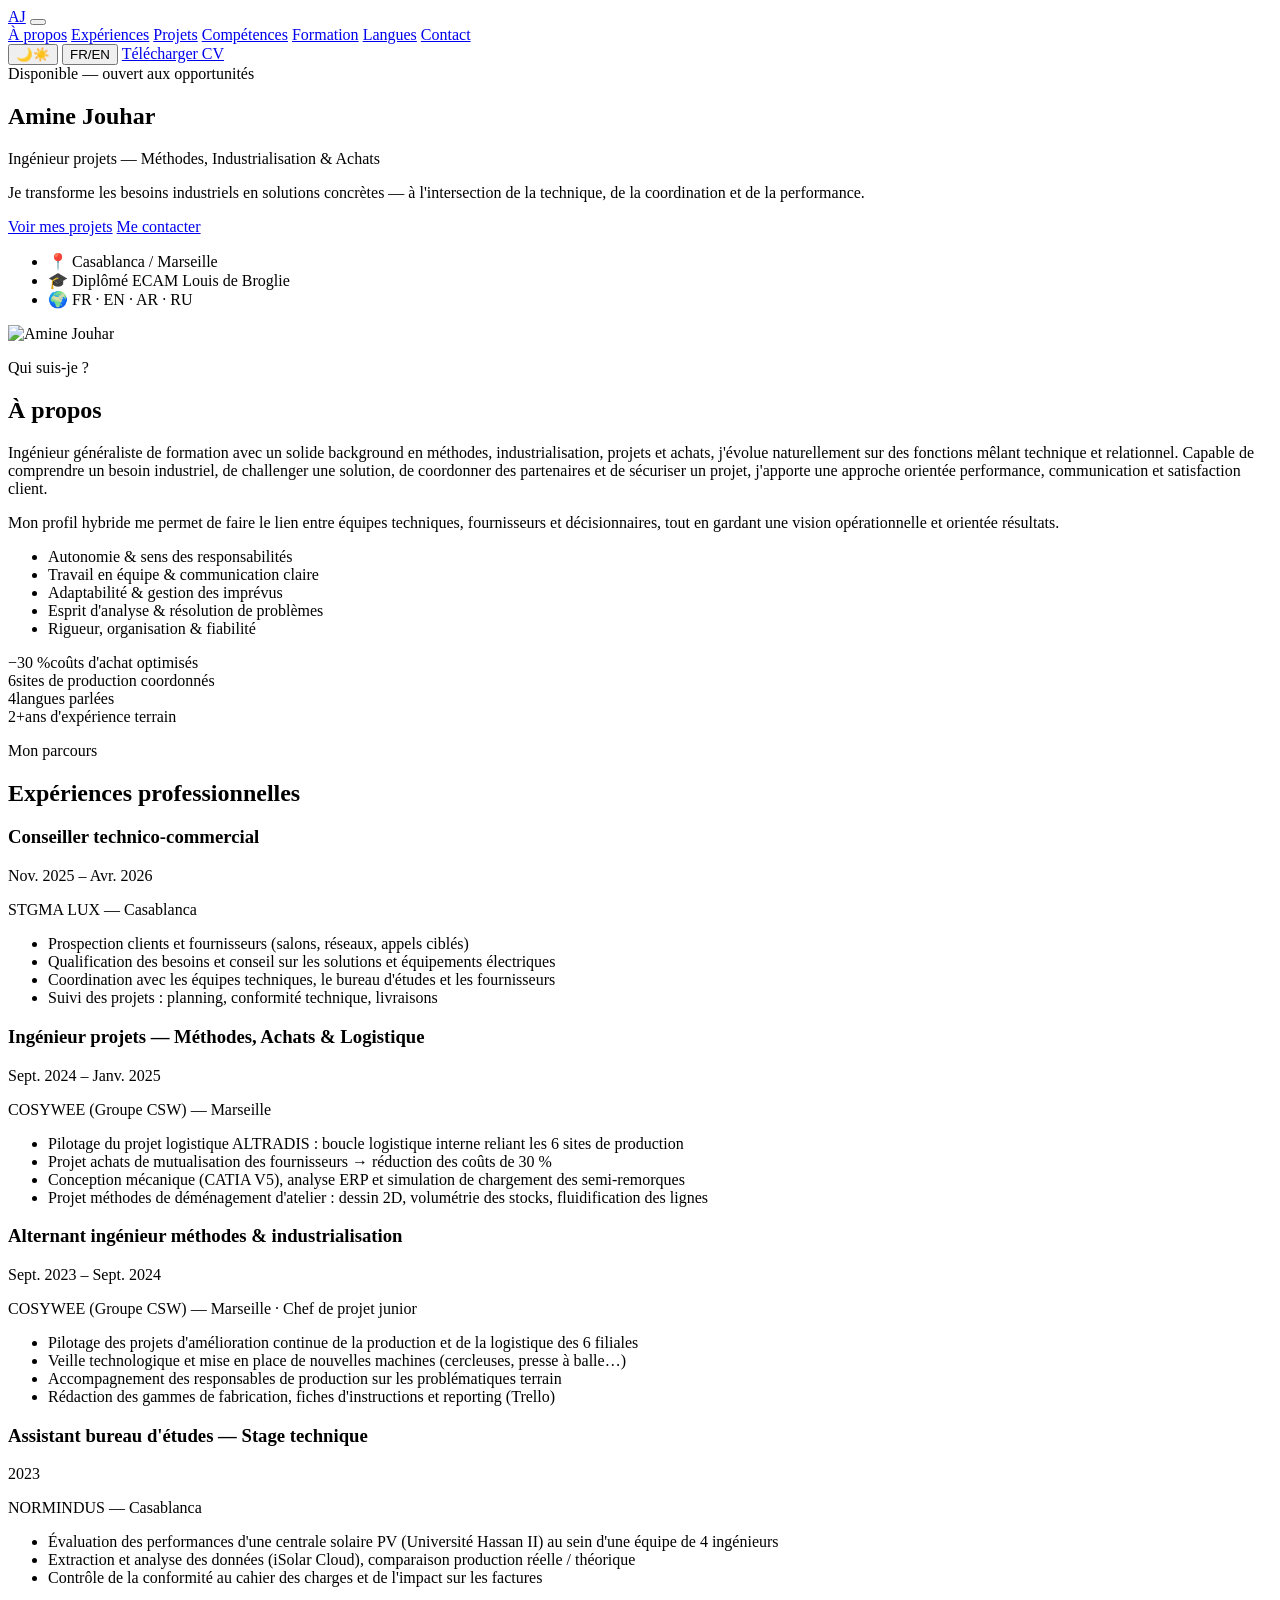
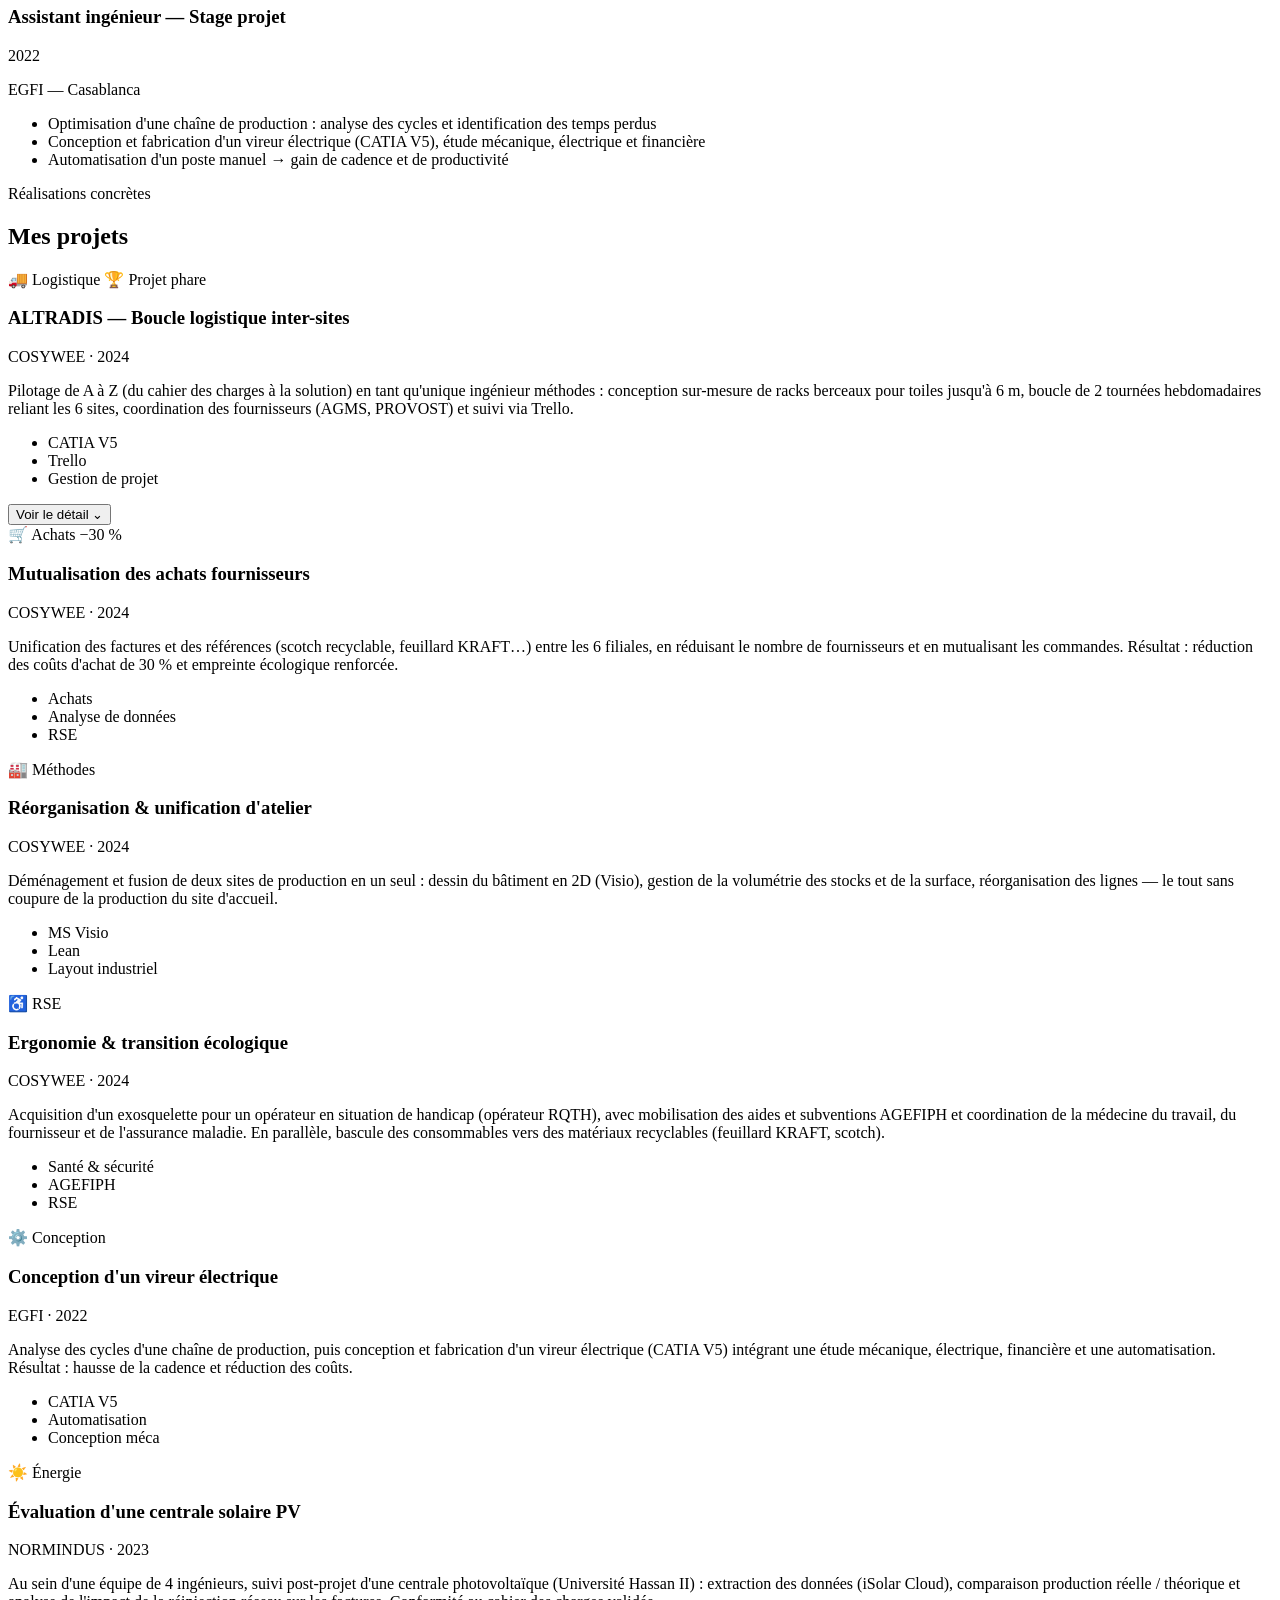
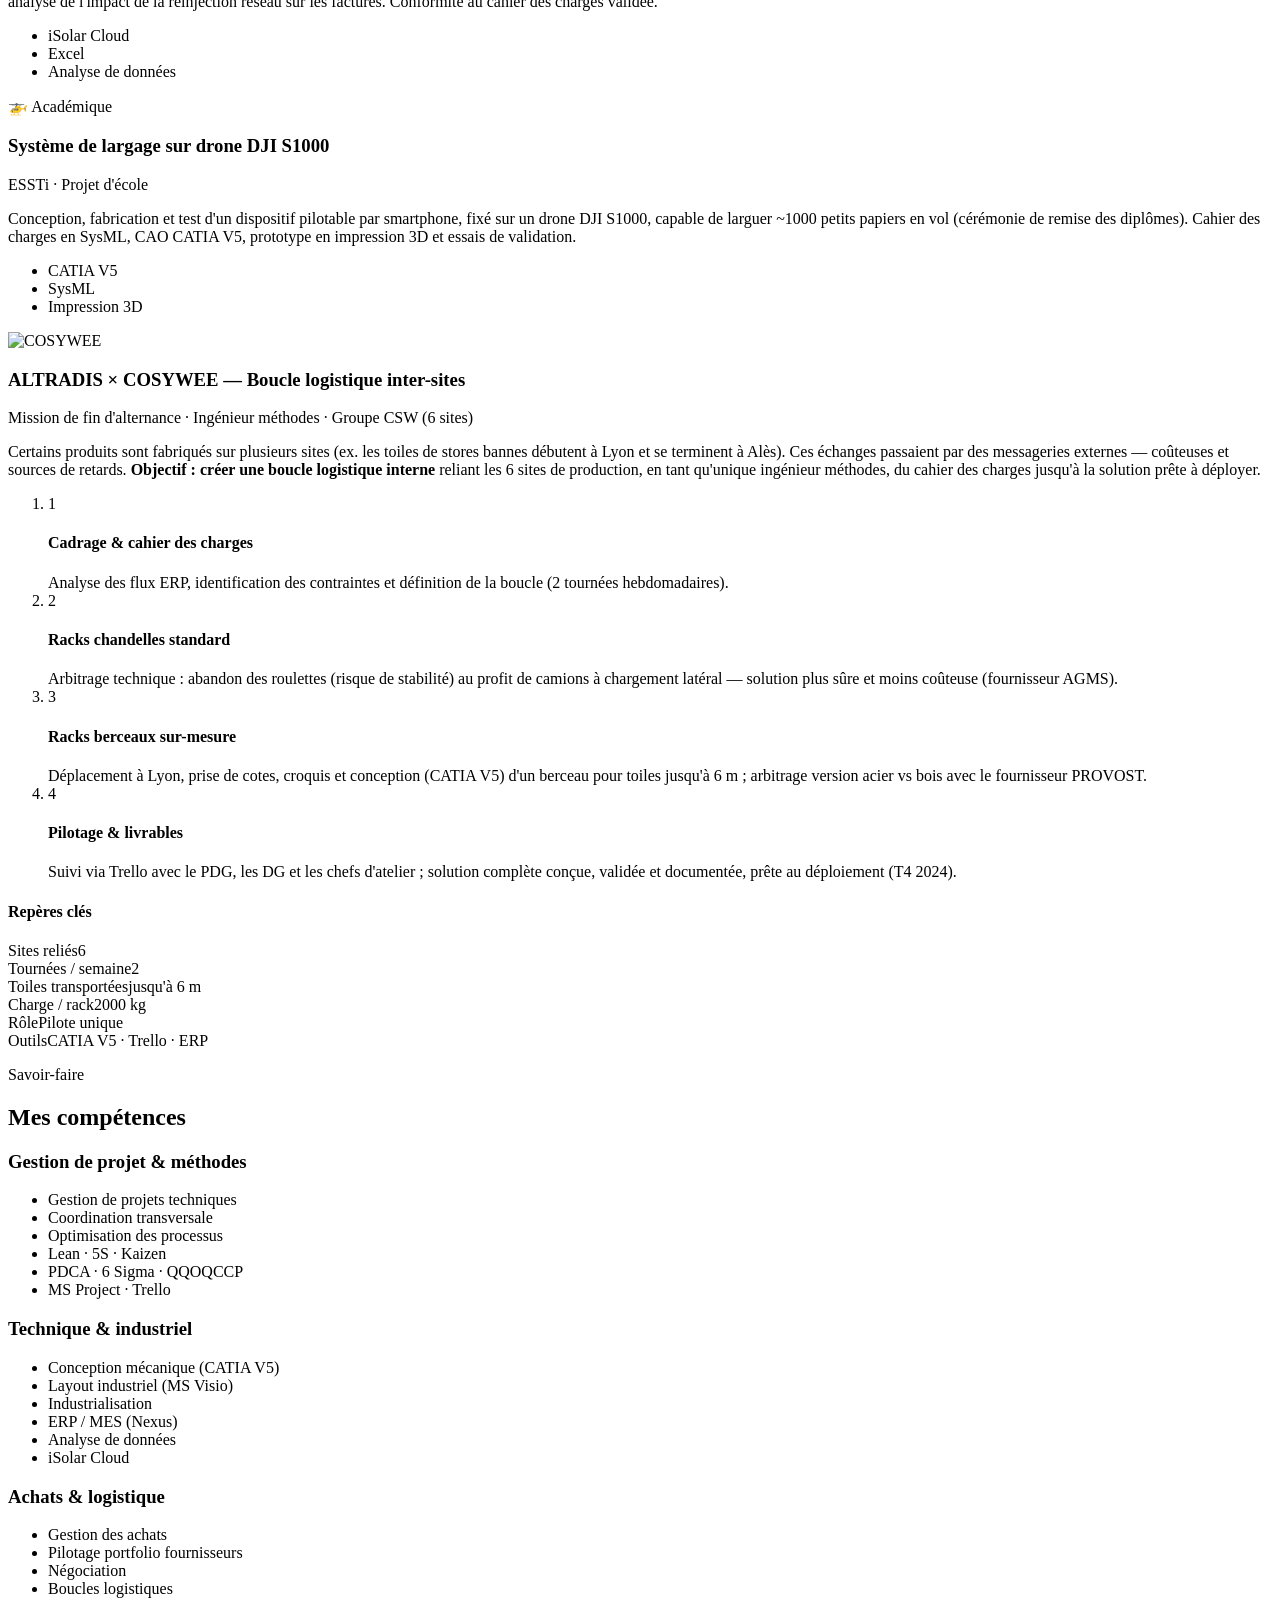
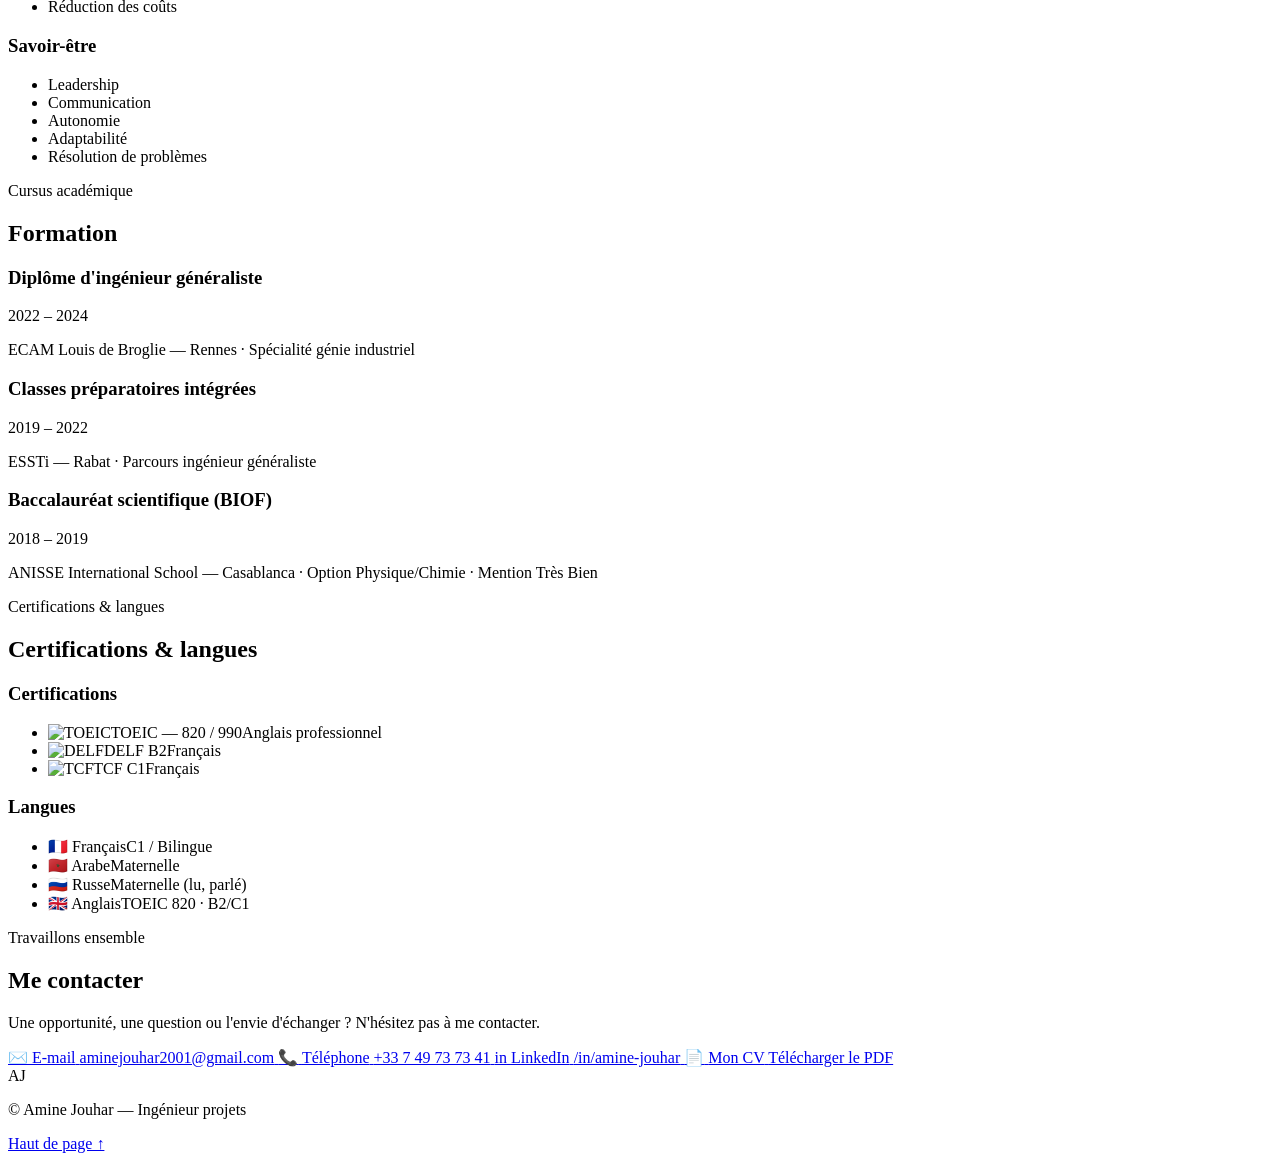
==== index.html @ 463b3eb8 "Add files via upload" ====
<!DOCTYPE html>
<html lang="fr">
<head>
  <meta charset="UTF-8" />
  <meta name="viewport" content="width=device-width, initial-scale=1.0" />
  <title>Amine Jouhar — Ingénieur projets</title>
  <meta name="description" data-fr="CV en ligne d'Amine Jouhar, ingénieur généraliste spécialisé en génie industriel : méthodes, industrialisation, achats et logistique."
        data-en="Online resume of Amine Jouhar, generalist engineer specialized in industrial engineering: methods, industrialization, purchasing and logistics." />
  <link rel="preconnect" href="https://fonts.googleapis.com" />
  <link rel="preconnect" href="https://fonts.gstatic.com" crossorigin />
  <link href="https://fonts.googleapis.com/css2?family=Poppins:wght@500;600;700;800&family=Inter:wght@400;500;600&display=swap" rel="stylesheet" />
  <link rel="stylesheet" href="css/style.css" />
</head>
<body>
  <!-- ===================== NAVBAR ===================== -->
  <header class="navbar" id="navbar">
    <div class="container nav-inner">
      <a href="#hero" class="logo" aria-label="Accueil">AJ</a>
      <button class="nav-toggle" id="navToggle" aria-label="Menu" aria-expanded="false">
        <span></span><span></span><span></span>
      </button>
      <nav class="nav-links" id="navLinks">
        <a href="#about"      data-fr="À propos"      data-en="About">À propos</a>
        <a href="#experience" data-fr="Expériences"   data-en="Experience">Expériences</a>
        <a href="#projects"   data-fr="Projets"       data-en="Projects">Projets</a>
        <a href="#skills"     data-fr="Compétences"   data-en="Skills">Compétences</a>
        <a href="#education"  data-fr="Formation"     data-en="Education">Formation</a>
        <a href="#diplomas"   data-fr="Langues"       data-en="Languages">Langues</a>
        <a href="#contact"    data-fr="Contact"       data-en="Contact">Contact</a>
        <div class="nav-actions">
          <button class="icon-btn theme-toggle" id="themeToggle" aria-label="Changer de thème" title="Thème clair / sombre">
            <span class="moon">🌙</span><span class="sun">☀️</span>
          </button>
          <button class="lang-toggle" id="langToggle" aria-label="Changer de langue">
            <span class="lang-fr">FR</span><span class="lang-sep">/</span><span class="lang-en">EN</span>
          </button>
          <a class="btn btn-sm" href="assets/CV_Amine_Jouhar.pdf" download
             data-fr="Télécharger CV" data-en="Download CV">Télécharger CV</a>
        </div>
      </nav>
    </div>
  </header>

  <!-- ===================== HERO ===================== -->
  <section class="hero" id="hero">
    <div class="container hero-inner">
      <div class="hero-text">
        <span class="badge badge-avail">
          <span class="dot"></span>
          <span data-fr="Disponible — ouvert aux opportunités" data-en="Available — open to opportunities">Disponible — ouvert aux opportunités</span>
        </span>
        <h1>Amine Jouhar</h1>
        <p class="hero-role" data-fr="Ingénieur projets — Méthodes, Industrialisation &amp; Achats"
           data-en="Project Engineer — Methods, Industrialization &amp; Purchasing">
           Ingénieur projets — Méthodes, Industrialisation &amp; Achats</p>
        <p class="hero-tagline"
           data-fr="Je transforme les besoins industriels en solutions concrètes — à l'intersection de la technique, de la coordination et de la performance."
           data-en="I turn industrial needs into concrete solutions — at the crossroads of engineering, coordination and performance.">
           Je transforme les besoins industriels en solutions concrètes — à l'intersection de la technique, de la coordination et de la performance.</p>
        <div class="hero-cta">
          <a class="btn" href="#projects" data-fr="Voir mes projets" data-en="View my projects">Voir mes projets</a>
          <a class="btn btn-outline" href="#contact" data-fr="Me contacter" data-en="Get in touch">Me contacter</a>
        </div>
        <ul class="hero-meta">
          <li>📍 <span data-fr="Casablanca / Marseille" data-en="Casablanca / Marseille">Casablanca / Marseille</span></li>
          <li>🎓 <span data-fr="Diplômé ECAM Louis de Broglie" data-en="ECAM Louis de Broglie graduate">Diplômé ECAM Louis de Broglie</span></li>
          <li>🌍 <span data-fr="FR · EN · AR · RU" data-en="FR · EN · AR · RU">FR · EN · AR · RU</span></li>
        </ul>
      </div>
      <div class="hero-photo">
        <img src="assets/photo.png" alt="Amine Jouhar" />
      </div>
    </div>
  </section>

  <main>
    <!-- ===================== ABOUT ===================== -->
    <section class="section" id="about">
      <div class="container">
        <p class="section-kicker" data-fr="Qui suis-je ?" data-en="Who am I?">Qui suis-je ?</p>
        <h2 class="section-title" data-fr="À propos" data-en="About">À propos</h2>
        <div class="about-grid">
          <div class="about-text">
            <p data-fr="Ingénieur généraliste de formation avec un solide background en méthodes, industrialisation, projets et achats, j'évolue naturellement sur des fonctions mêlant technique et relationnel. Capable de comprendre un besoin industriel, de challenger une solution, de coordonner des partenaires et de sécuriser un projet, j'apporte une approche orientée performance, communication et satisfaction client."
               data-en="A generalist engineer with a solid background in methods, industrialization, projects and purchasing, I naturally thrive in roles blending technical and relational skills. Able to grasp an industrial need, challenge a solution, coordinate partners and secure a project, I bring an approach focused on performance, communication and customer satisfaction.">
               Ingénieur généraliste de formation avec un solide background en méthodes, industrialisation, projets et achats, j'évolue naturellement sur des fonctions mêlant technique et relationnel. Capable de comprendre un besoin industriel, de challenger une solution, de coordonner des partenaires et de sécuriser un projet, j'apporte une approche orientée performance, communication et satisfaction client.</p>
            <p data-fr="Mon profil hybride me permet de faire le lien entre équipes techniques, fournisseurs et décisionnaires, tout en gardant une vision opérationnelle et orientée résultats."
               data-en="My hybrid profile lets me bridge technical teams, suppliers and decision-makers, while keeping an operational, results-driven mindset.">
               Mon profil hybride me permet de faire le lien entre équipes techniques, fournisseurs et décisionnaires, tout en gardant une vision opérationnelle et orientée résultats.</p>
            <ul class="qualities">
              <li data-fr="Autonomie &amp; sens des responsabilités" data-en="Autonomy &amp; sense of responsibility">Autonomie &amp; sens des responsabilités</li>
              <li data-fr="Travail en équipe &amp; communication claire" data-en="Teamwork &amp; clear communication">Travail en équipe &amp; communication claire</li>
              <li data-fr="Adaptabilité &amp; gestion des imprévus" data-en="Adaptability &amp; handling the unexpected">Adaptabilité &amp; gestion des imprévus</li>
              <li data-fr="Esprit d'analyse &amp; résolution de problèmes" data-en="Analytical mindset &amp; problem solving">Esprit d'analyse &amp; résolution de problèmes</li>
              <li data-fr="Rigueur, organisation &amp; fiabilité" data-en="Rigor, organization &amp; reliability">Rigueur, organisation &amp; fiabilité</li>
            </ul>
          </div>
          <div class="about-stats">
            <div class="stat"><span class="stat-num" data-count="30" data-prefix="−" data-suffix=" %">−30 %</span><span class="stat-label" data-fr="coûts d'achat optimisés" data-en="purchasing costs cut">coûts d'achat optimisés</span></div>
            <div class="stat"><span class="stat-num" data-count="6">6</span><span class="stat-label" data-fr="sites de production coordonnés" data-en="production sites coordinated">sites de production coordonnés</span></div>
            <div class="stat"><span class="stat-num" data-count="4">4</span><span class="stat-label" data-fr="langues parlées" data-en="languages spoken">langues parlées</span></div>
            <div class="stat"><span class="stat-num" data-count="2" data-suffix="+">2+</span><span class="stat-label" data-fr="ans d'expérience terrain" data-en="yrs of field experience">ans d'expérience terrain</span></div>
          </div>
        </div>
      </div>
    </section>

    <!-- ===================== EXPERIENCE ===================== -->
    <section class="section section-alt" id="experience">
      <div class="container">
        <p class="section-kicker" data-fr="Mon parcours" data-en="My journey">Mon parcours</p>
        <h2 class="section-title" data-fr="Expériences professionnelles" data-en="Professional experience">Expériences professionnelles</h2>
        <div class="timeline">

          <article class="tl-item">
            <div class="tl-marker"></div>
            <div class="tl-card">
              <span class="tl-logo" data-logo="stgma" data-initials="SL" aria-hidden="true"></span>
              <div class="tl-head">
                <h3 data-fr="Conseiller technico-commercial" data-en="Technical Sales Engineer">Conseiller technico-commercial</h3>
                <span class="tl-date">Nov. 2025 – Avr. 2026</span>
              </div>
              <p class="tl-company">STGMA LUX — Casablanca</p>
              <ul>
                <li data-fr="Prospection clients et fournisseurs (salons, réseaux, appels ciblés)" data-en="Client &amp; supplier prospecting (trade shows, networks, targeted calls)">Prospection clients et fournisseurs (salons, réseaux, appels ciblés)</li>
                <li data-fr="Qualification des besoins et conseil sur les solutions et équipements électriques" data-en="Needs qualification and advice on electrical solutions and equipment">Qualification des besoins et conseil sur les solutions et équipements électriques</li>
                <li data-fr="Coordination avec les équipes techniques, le bureau d'études et les fournisseurs" data-en="Coordination with technical teams, the design office and suppliers">Coordination avec les équipes techniques, le bureau d'études et les fournisseurs</li>
                <li data-fr="Suivi des projets : planning, conformité technique, livraisons" data-en="Project follow-up: planning, technical compliance, deliveries">Suivi des projets : planning, conformité technique, livraisons</li>
              </ul>
            </div>
          </article>

          <article class="tl-item">
            <div class="tl-marker"></div>
            <div class="tl-card">
              <span class="tl-logo" data-logo="cosywee" data-initials="CW" aria-hidden="true"></span>
              <div class="tl-head">
                <h3 data-fr="Ingénieur projets — Méthodes, Achats &amp; Logistique" data-en="Project Engineer — Methods, Purchasing &amp; Logistics">Ingénieur projets — Méthodes, Achats &amp; Logistique</h3>
                <span class="tl-date">Sept. 2024 – Janv. 2025</span>
              </div>
              <p class="tl-company">COSYWEE (Groupe CSW) — Marseille</p>
              <ul>
                <li data-fr="Pilotage du projet logistique ALTRADIS : boucle logistique interne reliant les 6 sites de production" data-en="Led the ALTRADIS logistics project: internal logistics loop connecting the 6 production sites">Pilotage du projet logistique ALTRADIS : boucle logistique interne reliant les 6 sites de production</li>
                <li data-fr="Projet achats de mutualisation des fournisseurs → réduction des coûts de 30 %" data-en="Supplier pooling purchasing project → 30% cost reduction">Projet achats de mutualisation des fournisseurs → réduction des coûts de 30 %</li>
                <li data-fr="Conception mécanique (CATIA V5), analyse ERP et simulation de chargement des semi-remorques" data-en="Mechanical design (CATIA V5), ERP analysis and semi-trailer loading simulation">Conception mécanique (CATIA V5), analyse ERP et simulation de chargement des semi-remorques</li>
                <li data-fr="Projet méthodes de déménagement d'atelier : dessin 2D, volumétrie des stocks, fluidification des lignes" data-en="Workshop relocation methods project: 2D layout, stock volumetrics, line flow optimization">Projet méthodes de déménagement d'atelier : dessin 2D, volumétrie des stocks, fluidification des lignes</li>
              </ul>
            </div>
          </article>

          <article class="tl-item">
            <div class="tl-marker"></div>
            <div class="tl-card">
              <span class="tl-logo" data-logo="cosywee" data-initials="CW" aria-hidden="true"></span>
              <div class="tl-head">
                <h3 data-fr="Alternant ingénieur méthodes &amp; industrialisation" data-en="Methods &amp; Industrialization Engineer (Apprenticeship)">Alternant ingénieur méthodes &amp; industrialisation</h3>
                <span class="tl-date">Sept. 2023 – Sept. 2024</span>
              </div>
              <p class="tl-company">COSYWEE (Groupe CSW) — Marseille · <span data-fr="Chef de projet junior" data-en="Junior project manager">Chef de projet junior</span></p>
              <ul>
                <li data-fr="Pilotage des projets d'amélioration continue de la production et de la logistique des 6 filiales" data-en="Led continuous-improvement projects for production and logistics across the 6 subsidiaries">Pilotage des projets d'amélioration continue de la production et de la logistique des 6 filiales</li>
                <li data-fr="Veille technologique et mise en place de nouvelles machines (cercleuses, presse à balle…)" data-en="Technology watch and deployment of new machines (strapping machines, baler…)">Veille technologique et mise en place de nouvelles machines (cercleuses, presse à balle…)</li>
                <li data-fr="Accompagnement des responsables de production sur les problématiques terrain" data-en="Support to production managers on shop-floor issues">Accompagnement des responsables de production sur les problématiques terrain</li>
                <li data-fr="Rédaction des gammes de fabrication, fiches d'instructions et reporting (Trello)" data-en="Wrote manufacturing routings, work instructions and reporting (Trello)">Rédaction des gammes de fabrication, fiches d'instructions et reporting (Trello)</li>
              </ul>
            </div>
          </article>

          <article class="tl-item">
            <div class="tl-marker"></div>
            <div class="tl-card">
              <span class="tl-logo" data-logo="normindus" data-initials="N" aria-hidden="true"></span>
              <div class="tl-head">
                <h3 data-fr="Assistant bureau d'études — Stage technique" data-en="Design Office Assistant — Technical Internship">Assistant bureau d'études — Stage technique</h3>
                <span class="tl-date">2023</span>
              </div>
              <p class="tl-company">NORMINDUS — Casablanca</p>
              <ul>
                <li data-fr="Évaluation des performances d'une centrale solaire PV (Université Hassan II) au sein d'une équipe de 4 ingénieurs" data-en="PV solar plant performance assessment (Hassan II University) within a team of 4 engineers">Évaluation des performances d'une centrale solaire PV (Université Hassan II) au sein d'une équipe de 4 ingénieurs</li>
                <li data-fr="Extraction et analyse des données (iSolar Cloud), comparaison production réelle / théorique" data-en="Data extraction &amp; analysis (iSolar Cloud), real vs. theoretical output comparison">Extraction et analyse des données (iSolar Cloud), comparaison production réelle / théorique</li>
                <li data-fr="Contrôle de la conformité au cahier des charges et de l'impact sur les factures" data-en="Compliance check against specifications and impact on billing">Contrôle de la conformité au cahier des charges et de l'impact sur les factures</li>
              </ul>
            </div>
          </article>

          <article class="tl-item">
            <div class="tl-marker"></div>
            <div class="tl-card">
              <span class="tl-logo" data-logo="egfi" data-initials="EG" aria-hidden="true"></span>
              <div class="tl-head">
                <h3 data-fr="Assistant ingénieur — Stage projet" data-en="Assistant Engineer — Project Internship">Assistant ingénieur — Stage projet</h3>
                <span class="tl-date">2022</span>
              </div>
              <p class="tl-company">EGFI — Casablanca</p>
              <ul>
                <li data-fr="Optimisation d'une chaîne de production : analyse des cycles et identification des temps perdus" data-en="Production line optimization: cycle analysis and identification of wasted time">Optimisation d'une chaîne de production : analyse des cycles et identification des temps perdus</li>
                <li data-fr="Conception et fabrication d'un vireur électrique (CATIA V5), étude mécanique, électrique et financière" data-en="Design and manufacture of an electric turning device (CATIA V5); mechanical, electrical and financial study">Conception et fabrication d'un vireur électrique (CATIA V5), étude mécanique, électrique et financière</li>
                <li data-fr="Automatisation d'un poste manuel → gain de cadence et de productivité" data-en="Automation of a manual station → higher throughput and productivity">Automatisation d'un poste manuel → gain de cadence et de productivité</li>
              </ul>
            </div>
          </article>

        </div>
      </div>
    </section>

    <!-- ===================== PROJECTS ===================== -->
    <section class="section" id="projects">
      <div class="container">
        <p class="section-kicker" data-fr="Réalisations concrètes" data-en="Concrete achievements">Réalisations concrètes</p>
        <h2 class="section-title" data-fr="Mes projets" data-en="My projects">Mes projets</h2>

        <div class="cards">

          <article class="card">
            <div class="card-top">
              <span class="card-tag">🚚 <span data-fr="Logistique" data-en="Logistics">Logistique</span></span>
              <span class="card-badge" data-fr="Projet phare" data-en="Flagship">🏆 Projet phare</span>
            </div>
            <h3 data-fr="ALTRADIS — Boucle logistique inter-sites" data-en="ALTRADIS — Inter-site logistics loop">ALTRADIS — Boucle logistique inter-sites</h3>
            <p class="card-meta">COSYWEE · 2024</p>
            <p data-fr="Pilotage de A à Z (du cahier des charges à la solution) en tant qu'unique ingénieur méthodes : conception sur-mesure de racks berceaux pour toiles jusqu'à 6 m, boucle de 2 tournées hebdomadaires reliant les 6 sites, coordination des fournisseurs (AGMS, PROVOST) et suivi via Trello."
               data-en="End-to-end ownership (from specifications to solution) as the sole methods engineer: custom cradle-rack design for canvases up to 6 m, a loop of 2 weekly rounds linking the 6 sites, supplier coordination (AGMS, PROVOST) and tracking via Trello.">
               Pilotage de A à Z (du cahier des charges à la solution) en tant qu'unique ingénieur méthodes : conception sur-mesure de racks berceaux pour toiles jusqu'à 6 m, boucle de 2 tournées hebdomadaires reliant les 6 sites, coordination des fournisseurs (AGMS, PROVOST) et suivi via Trello.</p>
            <ul class="card-tags">
              <li>CATIA V5</li><li>Trello</li><li data-fr="Gestion de projet" data-en="Project management">Gestion de projet</li>
            </ul>
            <button class="card-expand" id="altradisBtn" aria-expanded="false" aria-controls="altradisDetail"
                    data-fr-open="Voir le détail" data-en-open="See details"
                    data-fr-close="Masquer le détail" data-en-close="Hide details">
              <span class="ce-label" data-fr="Voir le détail" data-en="See details">Voir le détail</span>
              <span class="chev">⌄</span>
            </button>
          </article>

          <article class="card">
            <div class="card-top">
              <span class="card-tag">🛒 <span data-fr="Achats" data-en="Purchasing">Achats</span></span>
              <span class="card-badge card-badge-green">−30 %</span>
            </div>
            <h3 data-fr="Mutualisation des achats fournisseurs" data-en="Supplier purchasing pooling">Mutualisation des achats fournisseurs</h3>
            <p class="card-meta">COSYWEE · 2024</p>
            <p data-fr="Unification des factures et des références (scotch recyclable, feuillard KRAFT…) entre les 6 filiales, en réduisant le nombre de fournisseurs et en mutualisant les commandes. Résultat : réduction des coûts d'achat de 30 % et empreinte écologique renforcée."
               data-en="Unified invoices and references (recyclable tape, KRAFT strapping…) across the 6 subsidiaries by cutting the number of suppliers and pooling orders. Result: 30% purchasing-cost reduction and a stronger ecological footprint.">
               Unification des factures et des références (scotch recyclable, feuillard KRAFT…) entre les 6 filiales, en réduisant le nombre de fournisseurs et en mutualisant les commandes. Résultat : réduction des coûts d'achat de 30 % et empreinte écologique renforcée.</p>
            <ul class="card-tags">
              <li data-fr="Achats" data-en="Purchasing">Achats</li><li data-fr="Analyse de données" data-en="Data analysis">Analyse de données</li><li>RSE</li>
            </ul>
          </article>

          <article class="card">
            <div class="card-top">
              <span class="card-tag">🏭 <span data-fr="Méthodes" data-en="Methods">Méthodes</span></span>
            </div>
            <h3 data-fr="Réorganisation &amp; unification d'atelier" data-en="Workshop reorganization &amp; merger">Réorganisation &amp; unification d'atelier</h3>
            <p class="card-meta">COSYWEE · 2024</p>
            <p data-fr="Déménagement et fusion de deux sites de production en un seul : dessin du bâtiment en 2D (Visio), gestion de la volumétrie des stocks et de la surface, réorganisation des lignes — le tout sans coupure de la production du site d'accueil."
               data-en="Relocation and merger of two production sites into one: 2D building layout (Visio), stock-volume and floor-space management, line reorganization — all without stopping production at the host site.">
               Déménagement et fusion de deux sites de production en un seul : dessin du bâtiment en 2D (Visio), gestion de la volumétrie des stocks et de la surface, réorganisation des lignes — le tout sans coupure de la production du site d'accueil.</p>
            <ul class="card-tags">
              <li>MS Visio</li><li>Lean</li><li data-fr="Layout industriel" data-en="Industrial layout">Layout industriel</li>
            </ul>
          </article>

          <article class="card">
            <div class="card-top">
              <span class="card-tag">♿ <span data-fr="RSE" data-en="CSR">RSE</span></span>
            </div>
            <h3 data-fr="Ergonomie &amp; transition écologique" data-en="Ergonomics &amp; ecological transition">Ergonomie &amp; transition écologique</h3>
            <p class="card-meta">COSYWEE · 2024</p>
            <p data-fr="Acquisition d'un exosquelette pour un opérateur en situation de handicap (opérateur RQTH), avec mobilisation des aides et subventions AGEFIPH et coordination de la médecine du travail, du fournisseur et de l'assurance maladie. En parallèle, bascule des consommables vers des matériaux recyclables (feuillard KRAFT, scotch)."
               data-en="Procurement of an exoskeleton for a disabled operator (RQTH status), leveraging AGEFIPH aids and subsidies and coordinating occupational medicine, the supplier and health insurance. In parallel, a switch of consumables to recyclable materials (KRAFT strapping, tape).">
               Acquisition d'un exosquelette pour un opérateur en situation de handicap (opérateur RQTH), avec mobilisation des aides et subventions AGEFIPH et coordination de la médecine du travail, du fournisseur et de l'assurance maladie. En parallèle, bascule des consommables vers des matériaux recyclables (feuillard KRAFT, scotch).</p>
            <ul class="card-tags">
              <li data-fr="Santé &amp; sécurité" data-en="Health &amp; safety">Santé &amp; sécurité</li><li>AGEFIPH</li><li>RSE</li>
            </ul>
          </article>

          <article class="card">
            <div class="card-top">
              <span class="card-tag">⚙️ <span data-fr="Conception" data-en="Design">Conception</span></span>
            </div>
            <h3 data-fr="Conception d'un vireur électrique" data-en="Design of an electric turning device">Conception d'un vireur électrique</h3>
            <p class="card-meta">EGFI · 2022</p>
            <p data-fr="Analyse des cycles d'une chaîne de production, puis conception et fabrication d'un vireur électrique (CATIA V5) intégrant une étude mécanique, électrique, financière et une automatisation. Résultat : hausse de la cadence et réduction des coûts."
               data-en="Analysis of a production line's cycles, then design and manufacture of an electric turning device (CATIA V5) including mechanical, electrical and financial studies plus automation. Result: higher throughput and lower costs.">
               Analyse des cycles d'une chaîne de production, puis conception et fabrication d'un vireur électrique (CATIA V5) intégrant une étude mécanique, électrique, financière et une automatisation. Résultat : hausse de la cadence et réduction des coûts.</p>
            <ul class="card-tags">
              <li>CATIA V5</li><li data-fr="Automatisation" data-en="Automation">Automatisation</li><li data-fr="Conception méca" data-en="Mech. design">Conception méca</li>
            </ul>
          </article>

          <article class="card">
            <div class="card-top">
              <span class="card-tag">☀️ <span data-fr="Énergie" data-en="Energy">Énergie</span></span>
            </div>
            <h3 data-fr="Évaluation d'une centrale solaire PV" data-en="PV solar plant assessment">Évaluation d'une centrale solaire PV</h3>
            <p class="card-meta">NORMINDUS · 2023</p>
            <p data-fr="Au sein d'une équipe de 4 ingénieurs, suivi post-projet d'une centrale photovoltaïque (Université Hassan II) : extraction des données (iSolar Cloud), comparaison production réelle / théorique et analyse de l'impact de la réinjection réseau sur les factures. Conformité au cahier des charges validée."
               data-en="Within a team of 4 engineers, post-project monitoring of a photovoltaic plant (Hassan II University): data extraction (iSolar Cloud), real-vs-theoretical output comparison and analysis of grid re-injection impact on billing. Compliance with specifications confirmed.">
               Au sein d'une équipe de 4 ingénieurs, suivi post-projet d'une centrale photovoltaïque (Université Hassan II) : extraction des données (iSolar Cloud), comparaison production réelle / théorique et analyse de l'impact de la réinjection réseau sur les factures. Conformité au cahier des charges validée.</p>
            <ul class="card-tags">
              <li>iSolar Cloud</li><li>Excel</li><li data-fr="Analyse de données" data-en="Data analysis">Analyse de données</li>
            </ul>
          </article>

          <article class="card">
            <div class="card-top">
              <span class="card-tag">🚁 <span data-fr="Académique" data-en="Academic">Académique</span></span>
            </div>
            <h3 data-fr="Système de largage sur drone DJI S1000" data-en="Drop system for the DJI S1000 drone">Système de largage sur drone DJI S1000</h3>
            <p class="card-meta">ESSTi · <span data-fr="Projet d'école" data-en="School project">Projet d'école</span></p>
            <p data-fr="Conception, fabrication et test d'un dispositif pilotable par smartphone, fixé sur un drone DJI S1000, capable de larguer ~1000 petits papiers en vol (cérémonie de remise des diplômes). Cahier des charges en SysML, CAO CATIA V5, prototype en impression 3D et essais de validation."
               data-en="Design, manufacture and testing of a smartphone-controlled device mounted on a DJI S1000 drone, able to release ~1000 small papers in flight (graduation ceremony). SysML specifications, CATIA V5 CAD, 3D-printed prototype and validation trials.">
               Conception, fabrication et test d'un dispositif pilotable par smartphone, fixé sur un drone DJI S1000, capable de larguer ~1000 petits papiers en vol (cérémonie de remise des diplômes). Cahier des charges en SysML, CAO CATIA V5, prototype en impression 3D et essais de validation.</p>
            <ul class="card-tags">
              <li>CATIA V5</li><li>SysML</li><li data-fr="Impression 3D" data-en="3D printing">Impression 3D</li>
            </ul>
          </article>

        </div>

        <!-- ALTRADIS deep-dive -->
        <div class="deepdive" id="altradisDetail" role="region" aria-label="Détail du projet ALTRADIS">
          <div class="dd-inner">
            <div class="dd-header">
              <img class="dd-logo" src="assets/cosywee.png" alt="COSYWEE" />
              <div>
                <h3>ALTRADIS × COSYWEE — <span data-fr="Boucle logistique inter-sites" data-en="Inter-site logistics loop">Boucle logistique inter-sites</span></h3>
                <span class="dd-sub" data-fr="Mission de fin d'alternance · Ingénieur méthodes · Groupe CSW (6 sites)"
                      data-en="End-of-apprenticeship project · Methods engineer · CSW Group (6 sites)">Mission de fin d'alternance · Ingénieur méthodes · Groupe CSW (6 sites)</span>
              </div>
            </div>

            <div class="dd-grid">
              <div class="dd-body">
                <p data-fr="Certains produits sont fabriqués sur plusieurs sites (ex. les toiles de stores bannes débutent à Lyon et se terminent à Alès). Ces échanges passaient par des messageries externes — coûteuses et sources de retards. <strong>Objectif : créer une boucle logistique interne</strong> reliant les 6 sites de production, en tant qu'unique ingénieur méthodes, du cahier des charges jusqu'à la solution prête à déployer."
                   data-en="Some products are made across several sites (e.g. awning canvases start in Lyon and finish in Alès). These transfers relied on costly, delay-prone external couriers. <strong>Goal: build an internal logistics loop</strong> connecting the 6 production sites, as the sole methods engineer, from specifications to a deployment-ready solution.">
                   Certains produits sont fabriqués sur plusieurs sites (ex. les toiles de stores bannes débutent à Lyon et se terminent à Alès). Ces échanges passaient par des messageries externes — coûteuses et sources de retards. <strong>Objectif : créer une boucle logistique interne</strong> reliant les 6 sites de production, en tant qu'unique ingénieur méthodes, du cahier des charges jusqu'à la solution prête à déployer.</p>

                <ol class="dd-steps">
                  <li><span class="n">1</span>
                    <h4 data-fr="Cadrage &amp; cahier des charges" data-en="Framing &amp; specifications">Cadrage &amp; cahier des charges</h4>
                    <span data-fr="Analyse des flux ERP, identification des contraintes et définition de la boucle (2 tournées hebdomadaires)." data-en="ERP flow analysis, constraint mapping and loop definition (2 weekly rounds).">Analyse des flux ERP, identification des contraintes et définition de la boucle (2 tournées hebdomadaires).</span>
                  </li>
                  <li><span class="n">2</span>
                    <h4 data-fr="Racks chandelles standard" data-en="Standard candle racks">Racks chandelles standard</h4>
                    <span data-fr="Arbitrage technique : abandon des roulettes (risque de stabilité) au profit de camions à chargement latéral — solution plus sûre et moins coûteuse (fournisseur AGMS)." data-en="Technical trade-off: dropped casters (stability risk) in favor of side-loading trucks — safer and cheaper (supplier AGMS).">Arbitrage technique : abandon des roulettes (risque de stabilité) au profit de camions à chargement latéral — solution plus sûre et moins coûteuse (fournisseur AGMS).</span>
                  </li>
                  <li><span class="n">3</span>
                    <h4 data-fr="Racks berceaux sur-mesure" data-en="Custom cradle racks">Racks berceaux sur-mesure</h4>
                    <span data-fr="Déplacement à Lyon, prise de cotes, croquis et conception (CATIA V5) d'un berceau pour toiles jusqu'à 6 m ; arbitrage version acier vs bois avec le fournisseur PROVOST." data-en="Trip to Lyon, measurements, sketches and design (CATIA V5) of a cradle for canvases up to 6 m; steel-vs-wood trade-off with supplier PROVOST.">Déplacement à Lyon, prise de cotes, croquis et conception (CATIA V5) d'un berceau pour toiles jusqu'à 6 m ; arbitrage version acier vs bois avec le fournisseur PROVOST.</span>
                  </li>
                  <li><span class="n">4</span>
                    <h4 data-fr="Pilotage &amp; livrables" data-en="Steering &amp; deliverables">Pilotage &amp; livrables</h4>
                    <span data-fr="Suivi via Trello avec le PDG, les DG et les chefs d'atelier ; solution complète conçue, validée et documentée, prête au déploiement (T4 2024)." data-en="Trello tracking with the CEO, GMs and shop managers; full solution designed, validated and documented, ready for rollout (Q4 2024).">Suivi via Trello avec le PDG, les DG et les chefs d'atelier ; solution complète conçue, validée et documentée, prête au déploiement (T4 2024).</span>
                  </li>
                </ol>
              </div>

              <aside class="dd-specs">
                <h4 data-fr="Repères clés" data-en="Key figures">Repères clés</h4>
                <div class="chips">
                  <div class="dd-chip"><span class="k" data-fr="Sites reliés" data-en="Sites linked">Sites reliés</span><span class="v">6</span></div>
                  <div class="dd-chip"><span class="k" data-fr="Tournées / semaine" data-en="Rounds / week">Tournées / semaine</span><span class="v">2</span></div>
                  <div class="dd-chip"><span class="k" data-fr="Toiles transportées" data-en="Canvases transported">Toiles transportées</span><span class="v" data-fr="jusqu'à 6 m" data-en="up to 6 m">jusqu'à 6 m</span></div>
                  <div class="dd-chip"><span class="k" data-fr="Charge / rack" data-en="Load / rack">Charge / rack</span><span class="v">2000 kg</span></div>
                  <div class="dd-chip"><span class="k" data-fr="Rôle" data-en="Role">Rôle</span><span class="v" data-fr="Pilote unique" data-en="Sole lead">Pilote unique</span></div>
                  <div class="dd-chip"><span class="k" data-fr="Outils" data-en="Tools">Outils</span><span class="v">CATIA V5 · Trello · ERP</span></div>
                </div>
              </aside>
            </div>
          </div>
        </div>
      </div>
    </section>

    <!-- ===================== SKILLS ===================== -->
    <section class="section section-alt" id="skills">
      <div class="container">
        <p class="section-kicker" data-fr="Savoir-faire" data-en="Know-how">Savoir-faire</p>
        <h2 class="section-title" data-fr="Mes compétences" data-en="My skills">Mes compétences</h2>
        <div class="skills-grid">

          <div class="skill-group">
            <h3 data-fr="Gestion de projet &amp; méthodes" data-en="Project management &amp; methods">Gestion de projet &amp; méthodes</h3>
            <ul class="tags">
              <li data-fr="Gestion de projets techniques" data-en="Technical project management">Gestion de projets techniques</li>
              <li data-fr="Coordination transversale" data-en="Cross-functional coordination">Coordination transversale</li>
              <li data-fr="Optimisation des processus" data-en="Process optimization">Optimisation des processus</li>
              <li>Lean · 5S · Kaizen</li>
              <li>PDCA · 6 Sigma · QQOQCCP</li>
              <li>MS Project · Trello</li>
            </ul>
          </div>

          <div class="skill-group">
            <h3 data-fr="Technique &amp; industriel" data-en="Technical &amp; industrial">Technique &amp; industriel</h3>
            <ul class="tags">
              <li data-fr="Conception mécanique (CATIA V5)" data-en="Mechanical design (CATIA V5)">Conception mécanique (CATIA V5)</li>
              <li data-fr="Layout industriel (MS Visio)" data-en="Industrial layout (MS Visio)">Layout industriel (MS Visio)</li>
              <li data-fr="Industrialisation" data-en="Industrialization">Industrialisation</li>
              <li>ERP / MES (Nexus)</li>
              <li data-fr="Analyse de données" data-en="Data analysis">Analyse de données</li>
              <li>iSolar Cloud</li>
            </ul>
          </div>

          <div class="skill-group">
            <h3 data-fr="Achats &amp; logistique" data-en="Purchasing &amp; logistics">Achats &amp; logistique</h3>
            <ul class="tags">
              <li data-fr="Gestion des achats" data-en="Purchasing management">Gestion des achats</li>
              <li data-fr="Pilotage portfolio fournisseurs" data-en="Supplier portfolio management">Pilotage portfolio fournisseurs</li>
              <li data-fr="Négociation" data-en="Negotiation">Négociation</li>
              <li data-fr="Boucles logistiques" data-en="Logistics loops">Boucles logistiques</li>
              <li data-fr="Réduction des coûts" data-en="Cost reduction">Réduction des coûts</li>
            </ul>
          </div>

          <div class="skill-group">
            <h3 data-fr="Savoir-être" data-en="Soft skills">Savoir-être</h3>
            <ul class="tags">
              <li>Leadership</li>
              <li data-fr="Communication" data-en="Communication">Communication</li>
              <li data-fr="Autonomie" data-en="Autonomy">Autonomie</li>
              <li data-fr="Adaptabilité" data-en="Adaptability">Adaptabilité</li>
              <li data-fr="Résolution de problèmes" data-en="Problem solving">Résolution de problèmes</li>
            </ul>
          </div>

        </div>
      </div>
    </section>

    <!-- ===================== EDUCATION ===================== -->
    <section class="section" id="education">
      <div class="container">
        <p class="section-kicker" data-fr="Cursus académique" data-en="Academic background">Cursus académique</p>
        <h2 class="section-title" data-fr="Formation" data-en="Education">Formation</h2>
        <div class="timeline timeline-edu">

          <article class="tl-item">
            <div class="tl-marker"></div>
            <div class="tl-card">
              <span class="tl-logo" data-logo="ecam" data-initials="EC" aria-hidden="true"></span>
              <div class="tl-head">
                <h3 data-fr="Diplôme d'ingénieur généraliste" data-en="Generalist Engineering Degree">Diplôme d'ingénieur généraliste</h3>
                <span class="tl-date">2022 – 2024</span>
              </div>
              <p class="tl-company" data-fr="ECAM Louis de Broglie — Rennes · Spécialité génie industriel" data-en="ECAM Louis de Broglie — Rennes · Industrial engineering major">ECAM Louis de Broglie — Rennes · Spécialité génie industriel</p>
            </div>
          </article>

          <article class="tl-item">
            <div class="tl-marker"></div>
            <div class="tl-card">
              <span class="tl-logo" data-logo="essti" data-initials="ES" aria-hidden="true"></span>
              <div class="tl-head">
                <h3 data-fr="Classes préparatoires intégrées" data-en="Integrated Preparatory Classes">Classes préparatoires intégrées</h3>
                <span class="tl-date">2019 – 2022</span>
              </div>
              <p class="tl-company" data-fr="ESSTi — Rabat · Parcours ingénieur généraliste" data-en="ESSTi — Rabat · Generalist engineering track">ESSTi — Rabat · Parcours ingénieur généraliste</p>
            </div>
          </article>

          <article class="tl-item">
            <div class="tl-marker"></div>
            <div class="tl-card">
              <span class="tl-logo" data-logo="anisse" data-initials="AN" aria-hidden="true"></span>
              <div class="tl-head">
                <h3 data-fr="Baccalauréat scientifique (BIOF)" data-en="Scientific Baccalaureate (BIOF)">Baccalauréat scientifique (BIOF)</h3>
                <span class="tl-date">2018 – 2019</span>
              </div>
              <p class="tl-company" data-fr="ANISSE International School — Casablanca · Option Physique/Chimie · Mention Très Bien" data-en="ANISSE International School — Casablanca · Physics/Chemistry · High Honors">ANISSE International School — Casablanca · Option Physique/Chimie · Mention Très Bien</p>
            </div>
          </article>

        </div>
      </div>
    </section>

    <!-- ===================== DIPLOMAS / LANGUAGES ===================== -->
    <section class="section section-alt" id="diplomas">
      <div class="container">
        <p class="section-kicker" data-fr="Certifications &amp; langues" data-en="Certifications &amp; languages">Certifications &amp; langues</p>
        <h2 class="section-title" data-fr="Certifications &amp; langues" data-en="Certifications &amp; languages">Certifications &amp; langues</h2>

        <div class="dl-grid">
          <div class="dl-col">
            <h3 data-fr="Certifications" data-en="Certifications">Certifications</h3>
            <ul class="diploma-list">
              <li><span class="di-badge di-badge-img"><img src="assets/logos/toeic.png" alt="TOEIC" /></span><span class="di-title">TOEIC — 820 / 990</span><span class="di-sub" data-fr="Anglais professionnel" data-en="Professional English">Anglais professionnel</span></li>
              <li><span class="di-badge di-badge-img"><img src="assets/logos/delf.png" alt="DELF" /></span><span class="di-title">DELF B2</span><span class="di-sub" data-fr="Français" data-en="French">Français</span></li>
              <li><span class="di-badge di-badge-img"><img src="assets/logos/tcf.png" alt="TCF" /></span><span class="di-title">TCF C1</span><span class="di-sub" data-fr="Français" data-en="French">Français</span></li>
            </ul>
          </div>
          <div class="dl-col">
            <h3 data-fr="Langues" data-en="Languages">Langues</h3>
            <ul class="lang-list">
              <li>
                <div class="lang-head"><span>🇫🇷 <span data-fr="Français" data-en="French">Français</span></span><span class="lang-level">C1 / <span data-fr="Bilingue" data-en="Native">Bilingue</span></span></div>
                <div class="bar"><i data-width="100%"></i></div>
              </li>
              <li>
                <div class="lang-head"><span>🇲🇦 <span data-fr="Arabe" data-en="Arabic">Arabe</span></span><span class="lang-level" data-fr="Maternelle" data-en="Native">Maternelle</span></div>
                <div class="bar"><i data-width="100%"></i></div>
              </li>
              <li>
                <div class="lang-head"><span>🇷🇺 <span data-fr="Russe" data-en="Russian">Russe</span></span><span class="lang-level" data-fr="Maternelle (lu, parlé)" data-en="Native (read, spoken)">Maternelle (lu, parlé)</span></div>
                <div class="bar"><i data-width="90%"></i></div>
              </li>
              <li>
                <div class="lang-head"><span>🇬🇧 <span data-fr="Anglais" data-en="English">Anglais</span></span><span class="lang-level">TOEIC 820 · B2/C1</span></div>
                <div class="bar"><i data-width="82%"></i></div>
              </li>
            </ul>
          </div>
        </div>
      </div>
    </section>

    <!-- ===================== CONTACT ===================== -->
    <section class="section" id="contact">
      <div class="container">
        <p class="section-kicker" data-fr="Travaillons ensemble" data-en="Let's work together">Travaillons ensemble</p>
        <h2 class="section-title" data-fr="Me contacter" data-en="Get in touch">Me contacter</h2>
        <p class="contact-lead" data-fr="Une opportunité, une question ou l'envie d'échanger ? N'hésitez pas à me contacter."
           data-en="An opportunity, a question, or just want to connect? Feel free to reach out.">
           Une opportunité, une question ou l'envie d'échanger ? N'hésitez pas à me contacter.</p>
        <div class="contact-grid">
          <a class="contact-card" href="mailto:aminejouhar2001@gmail.com">
            <span class="ci">✉️</span>
            <span class="cl" data-fr="E-mail" data-en="Email">E-mail</span>
            <span class="cv">aminejouhar2001@gmail.com</span>
          </a>
          <a class="contact-card" href="tel:+33749737341">
            <span class="ci">📞</span>
            <span class="cl" data-fr="Téléphone" data-en="Phone">Téléphone</span>
            <span class="cv">+33 7 49 73 73 41</span>
          </a>
          <a class="contact-card" href="https://www.linkedin.com/in/amine-jouhar/" target="_blank" rel="noopener">
            <span class="ci">in</span>
            <span class="cl">LinkedIn</span>
            <span class="cv">/in/amine-jouhar</span>
          </a>
          <a class="contact-card contact-card-cta" href="assets/CV_Amine_Jouhar.pdf" download>
            <span class="ci">📄</span>
            <span class="cl" data-fr="Mon CV" data-en="My resume">Mon CV</span>
            <span class="cv" data-fr="Télécharger le PDF" data-en="Download the PDF">Télécharger le PDF</span>
          </a>
        </div>
      </div>
    </section>
  </main>

  <!-- ===================== FOOTER ===================== -->
  <footer class="footer">
    <div class="container footer-inner">
      <span class="logo">AJ</span>
      <p>© <span id="year"></span> Amine Jouhar — <span data-fr="Ingénieur projets" data-en="Project Engineer">Ingénieur projets</span></p>
      <a href="#hero" class="to-top" data-fr="Haut de page ↑" data-en="Back to top ↑">Haut de page ↑</a>
    </div>
  </footer>

  <script src="js/script.js"></script>
</body>
</html>
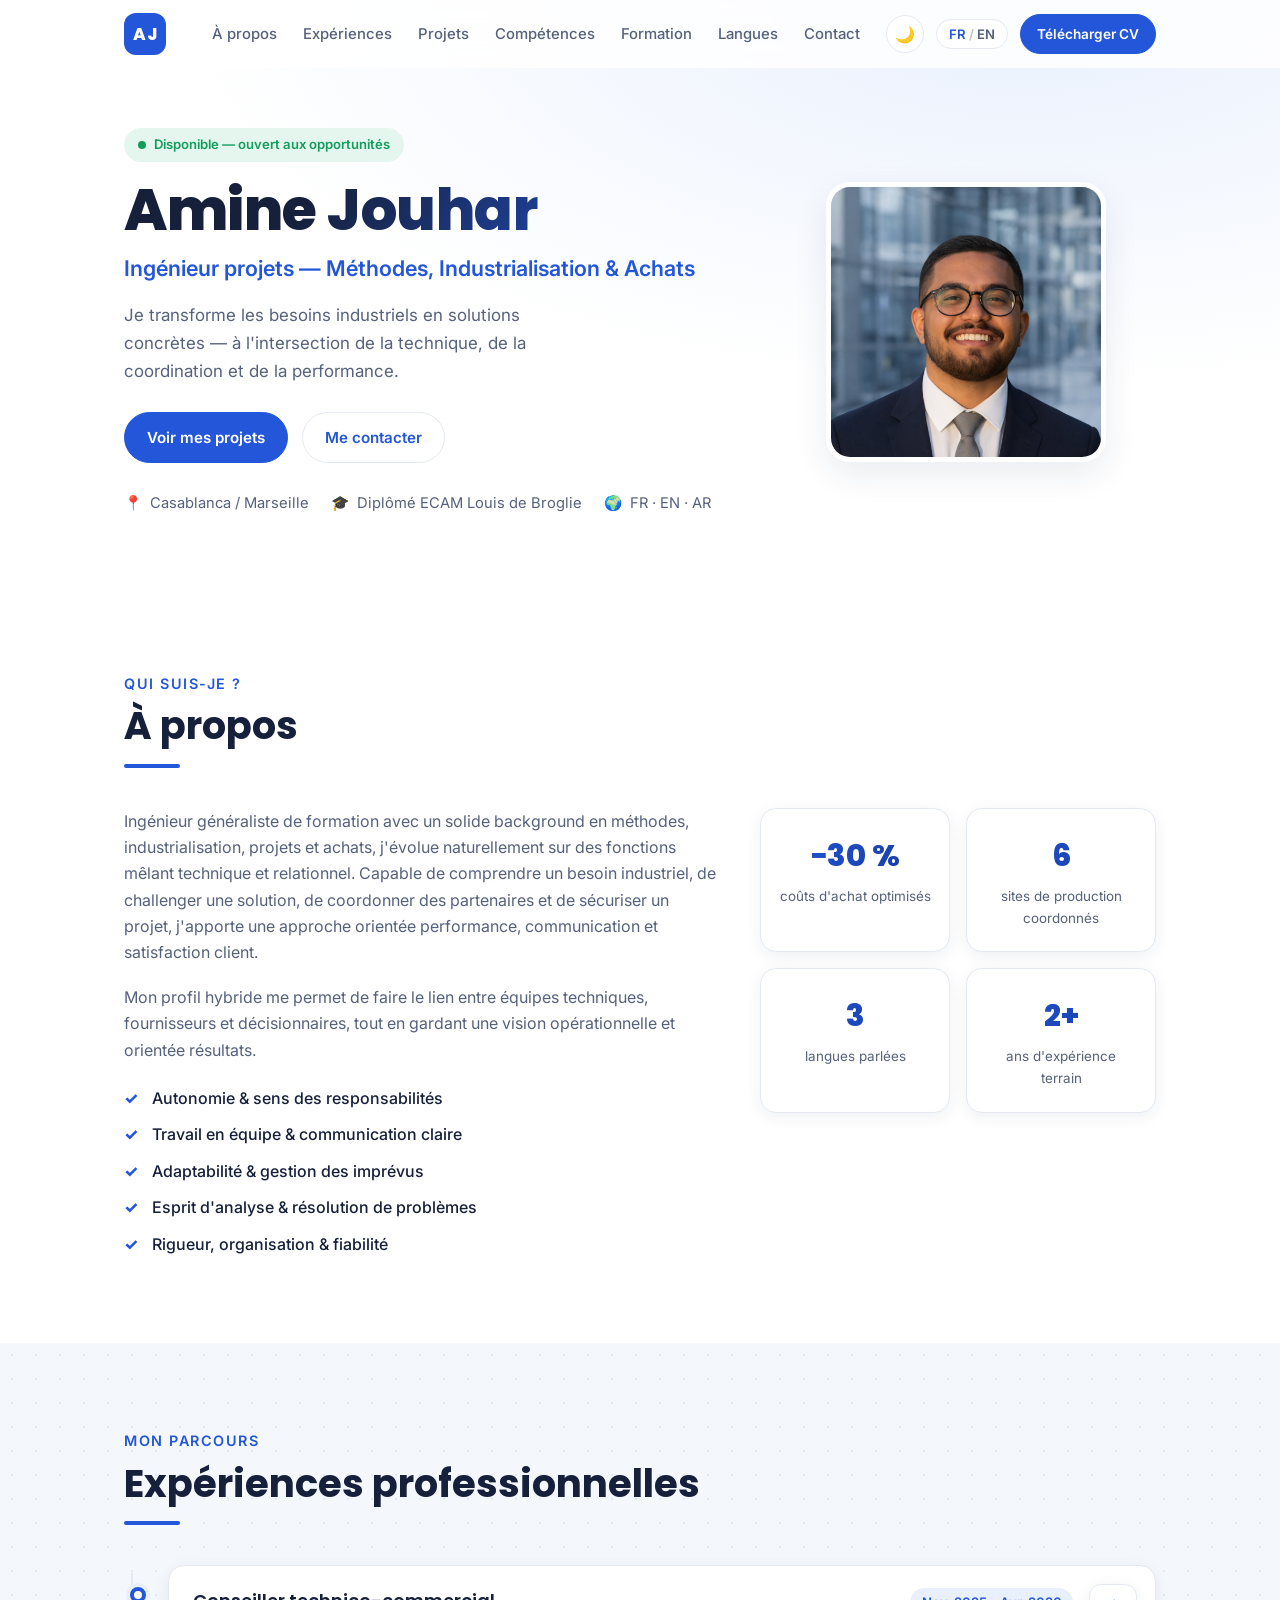
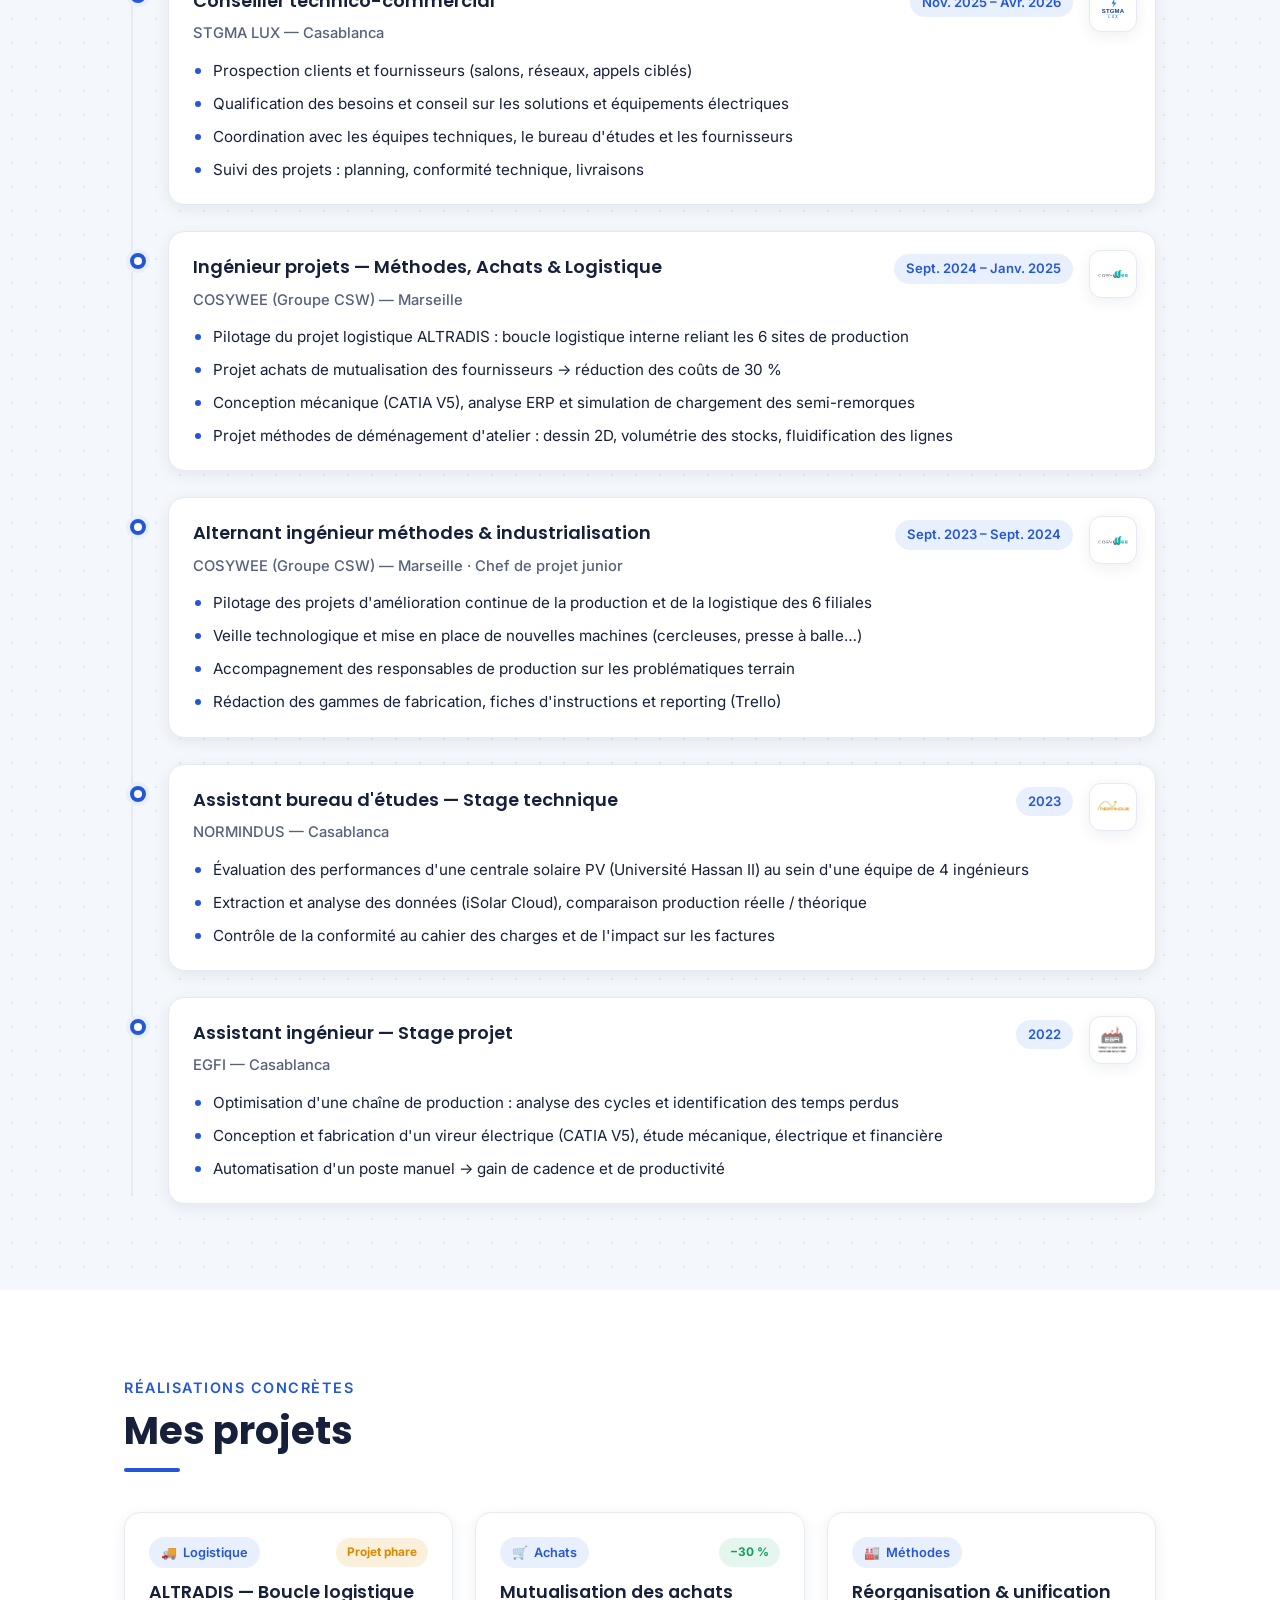
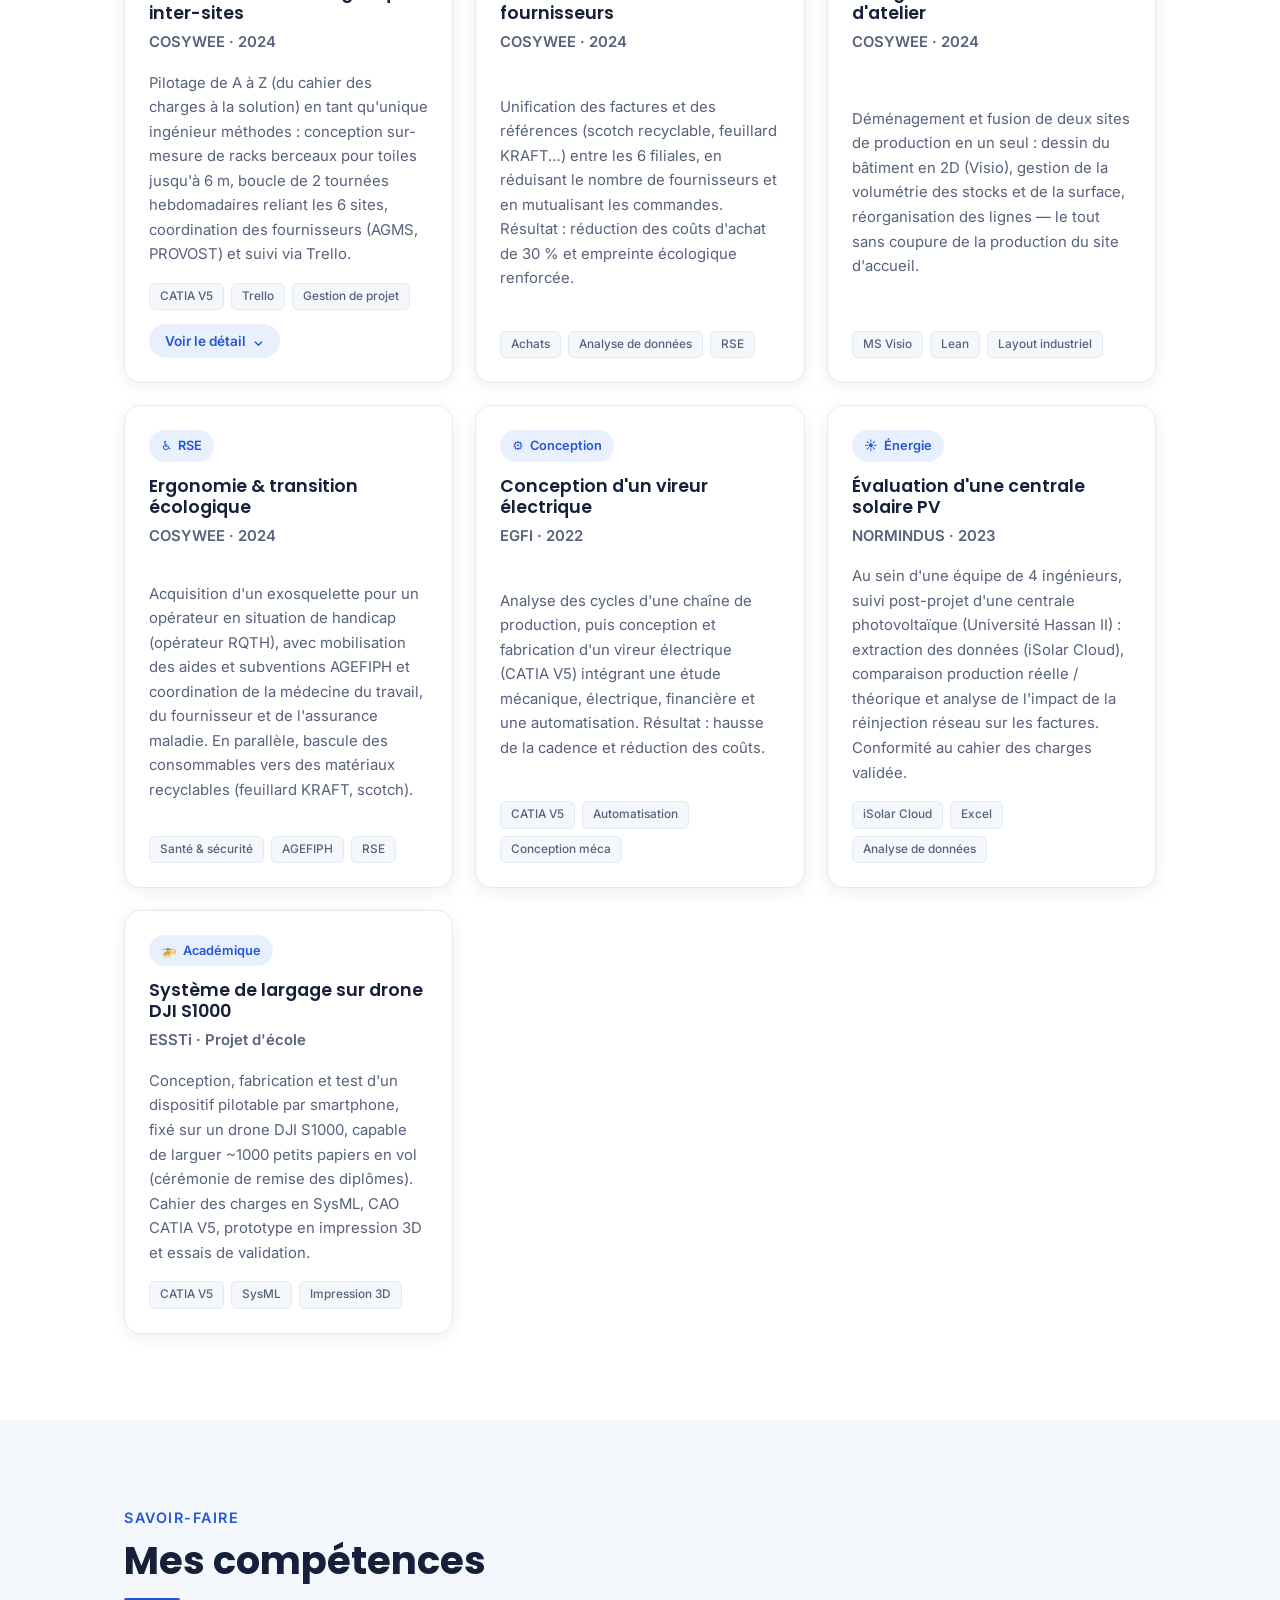
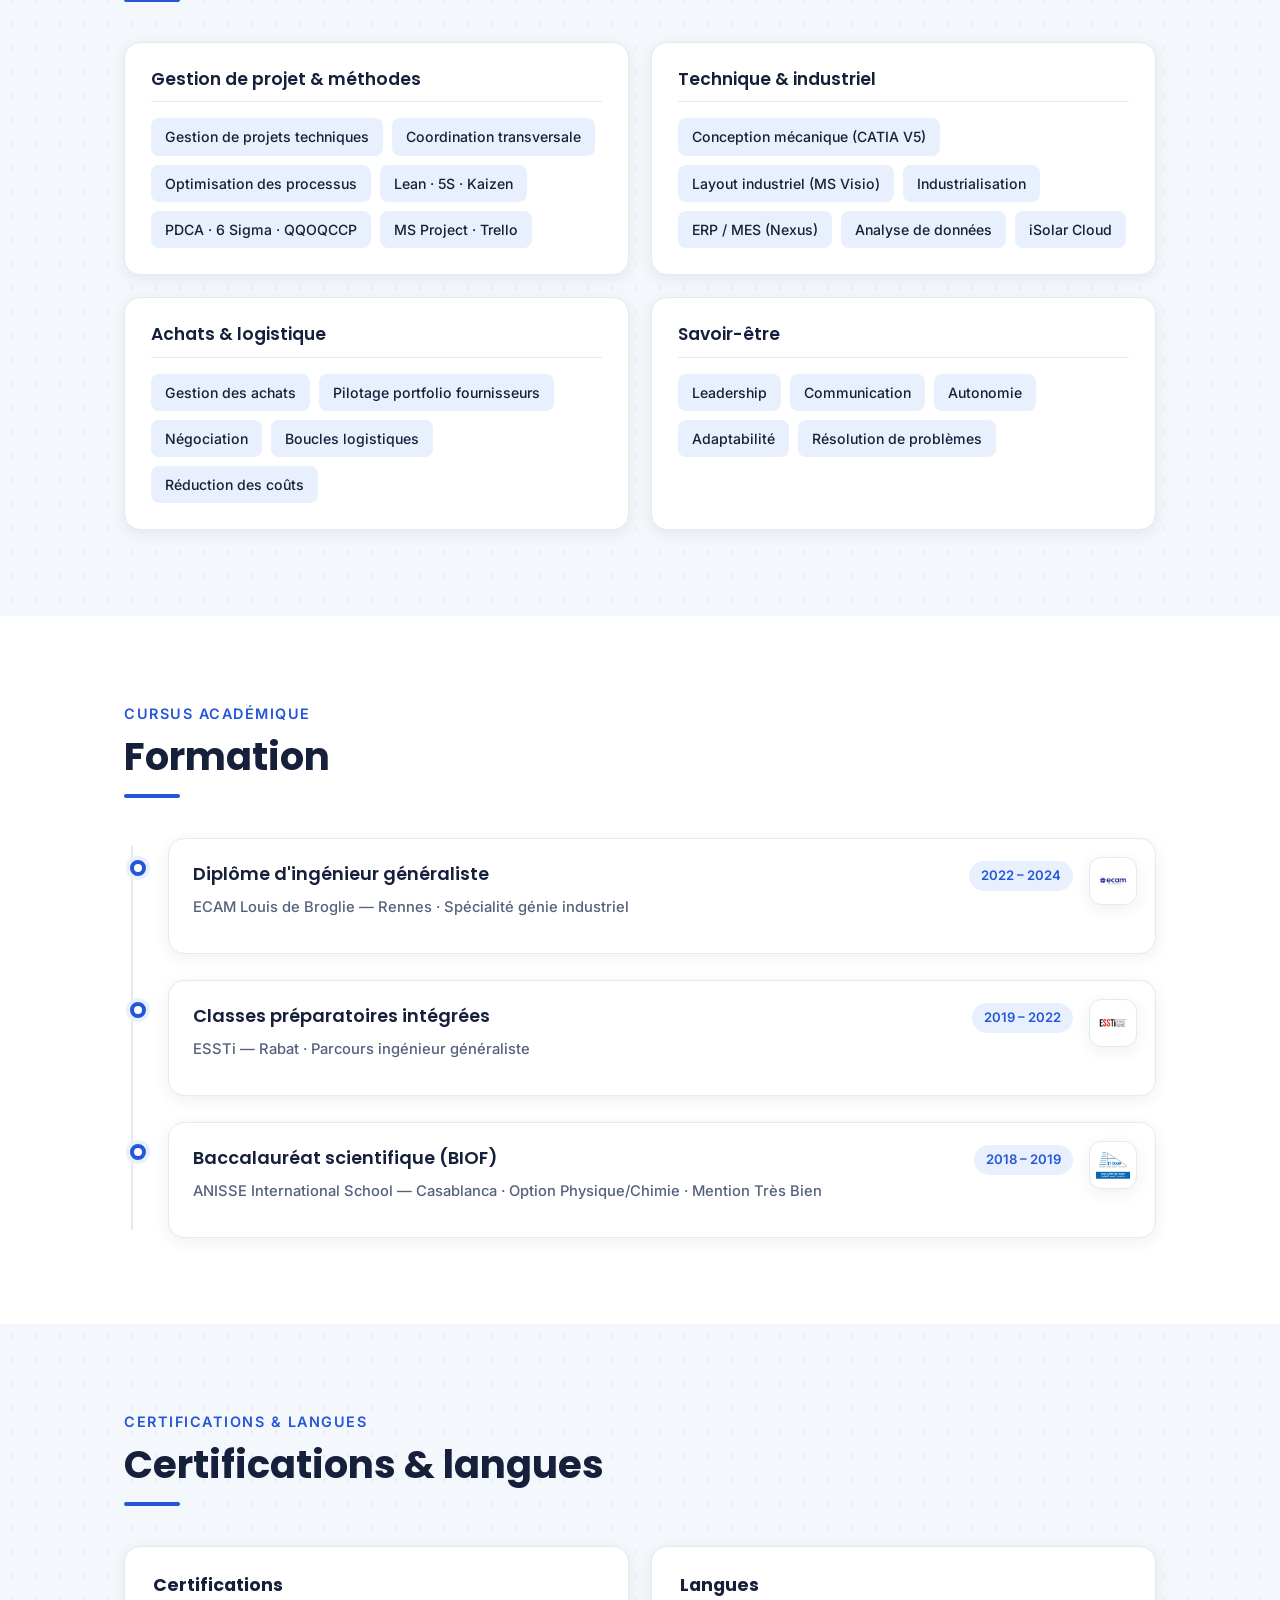
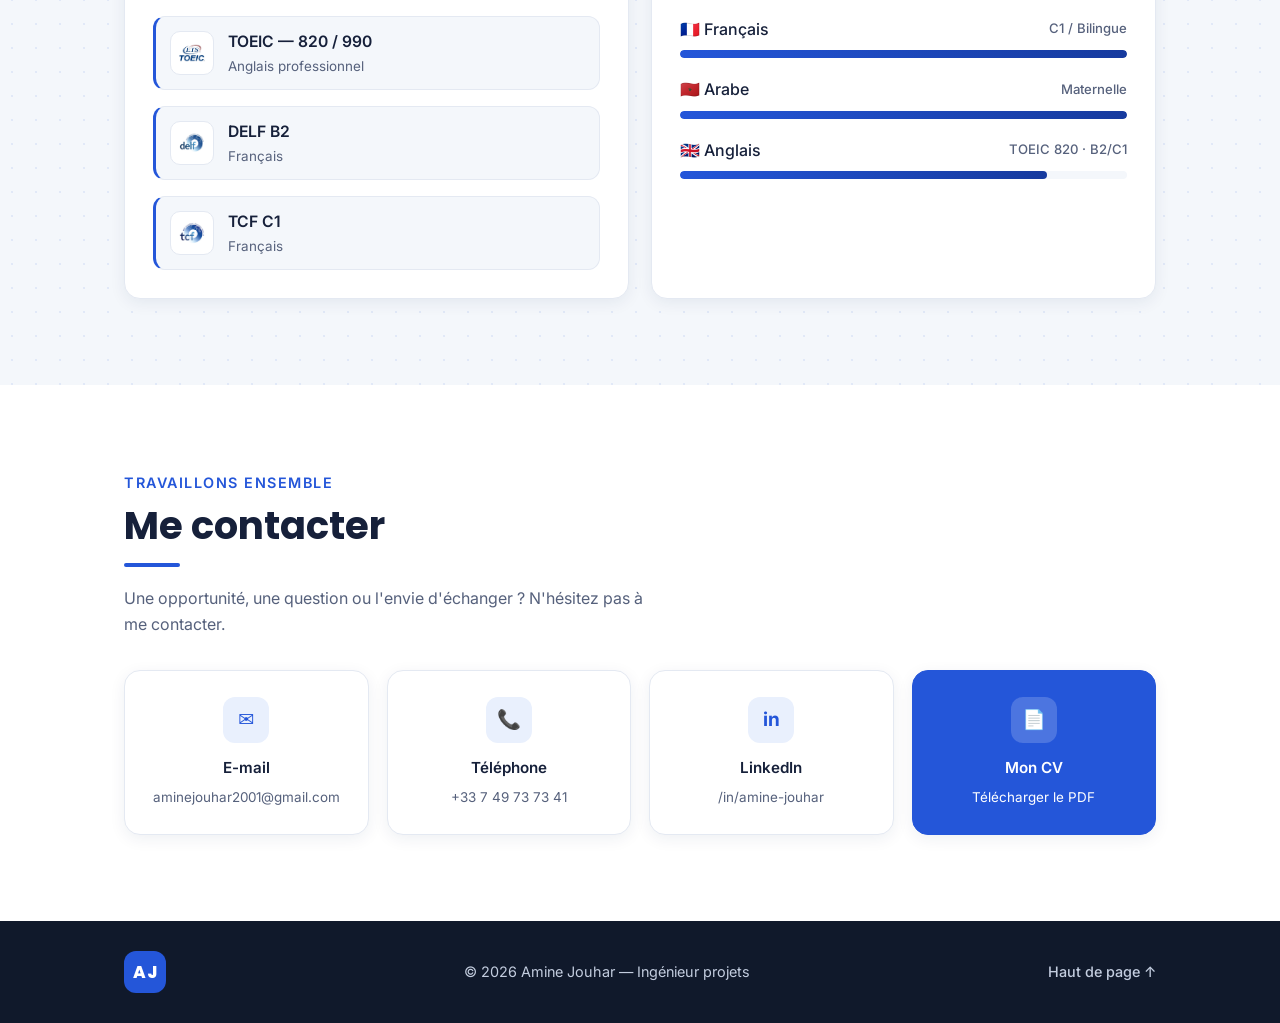
==== commit 6a3194f7: "Suppression des mentions du russe (langues) + mise a jour du CV telechargeable" ====
--- a/index.html
+++ b/index.html
@@ -64,7 +64,7 @@
         <ul class="hero-meta">
           <li>📍 <span data-fr="Casablanca / Marseille" data-en="Casablanca / Marseille">Casablanca / Marseille</span></li>
           <li>🎓 <span data-fr="Diplômé ECAM Louis de Broglie" data-en="ECAM Louis de Broglie graduate">Diplômé ECAM Louis de Broglie</span></li>
-          <li>🌍 <span data-fr="FR · EN · AR · RU" data-en="FR · EN · AR · RU">FR · EN · AR · RU</span></li>
+          <li>🌍 <span data-fr="FR · EN · AR" data-en="FR · EN · AR">FR · EN · AR</span></li>
         </ul>
       </div>
       <div class="hero-photo">
@@ -98,7 +98,7 @@
           <div class="about-stats">
             <div class="stat"><span class="stat-num" data-count="30" data-prefix="−" data-suffix=" %">−30 %</span><span class="stat-label" data-fr="coûts d'achat optimisés" data-en="purchasing costs cut">coûts d'achat optimisés</span></div>
             <div class="stat"><span class="stat-num" data-count="6">6</span><span class="stat-label" data-fr="sites de production coordonnés" data-en="production sites coordinated">sites de production coordonnés</span></div>
-            <div class="stat"><span class="stat-num" data-count="4">4</span><span class="stat-label" data-fr="langues parlées" data-en="languages spoken">langues parlées</span></div>
+            <div class="stat"><span class="stat-num" data-count="3">3</span><span class="stat-label" data-fr="langues parlées" data-en="languages spoken">langues parlées</span></div>
             <div class="stat"><span class="stat-num" data-count="2" data-suffix="+">2+</span><span class="stat-label" data-fr="ans d'expérience terrain" data-en="yrs of field experience">ans d'expérience terrain</span></div>
           </div>
         </div>
@@ -504,10 +504,6 @@
               <li>
                 <div class="lang-head"><span>🇲🇦 <span data-fr="Arabe" data-en="Arabic">Arabe</span></span><span class="lang-level" data-fr="Maternelle" data-en="Native">Maternelle</span></div>
                 <div class="bar"><i data-width="100%"></i></div>
-              </li>
-              <li>
-                <div class="lang-head"><span>🇷🇺 <span data-fr="Russe" data-en="Russian">Russe</span></span><span class="lang-level" data-fr="Maternelle (lu, parlé)" data-en="Native (read, spoken)">Maternelle (lu, parlé)</span></div>
-                <div class="bar"><i data-width="90%"></i></div>
               </li>
               <li>
                 <div class="lang-head"><span>🇬🇧 <span data-fr="Anglais" data-en="English">Anglais</span></span><span class="lang-level">TOEIC 820 · B2/C1</span></div>
--- a/css/style.css
+++ b/css/style.css
@@ -0,0 +1,391 @@
+/* ============================================================
+   Amine Jouhar — CV en ligne
+   Palette « bleu-confiance » (psychologie : confiance, compétence,
+   fiabilité) · thème clair + sombre · interactions dynamiques
+   ============================================================ */
+
+:root {
+  /* --- Thème clair (par défaut) --- */
+  --bg:        #ffffff;
+  --bg-alt:    #f4f7fb;
+  --surface:   #ffffff;
+  --nav-bg:    rgba(255,255,255,.82);
+  --ink:       #16203a;
+  --ink-soft:  #56617c;
+  --line:      #e4e9f2;
+  --accent:    #2456d9;   /* bleu-confiance */
+  --accent-dk: #163a9e;
+  --accent-sf: #e9f0fd;
+  --green:     #129d5f;   /* réussite / croissance */
+  --green-sf:  #e4f6ee;
+  --amber:     #d98a00;   /* distinction */
+  --amber-sf:  #fbf0dc;
+  --shadow:    0 12px 34px rgba(20, 40, 90, .09);
+  --shadow-sm: 0 4px 16px rgba(20, 40, 90, .07);
+  --photo-ring: #ffffff;
+
+  --radius:    16px;
+  --radius-sm: 10px;
+  --maxw:      1080px;
+  --nav-h:     68px;
+}
+
+[data-theme="dark"] {
+  --bg:        #0e1320;
+  --bg-alt:    #131a29;
+  --surface:   #172032;
+  --nav-bg:    rgba(14,19,32,.82);
+  --ink:       #e9eef8;
+  --ink-soft:  #9fabc4;
+  --line:      #26314a;
+  --accent:    #5a86f5;
+  --accent-dk: #86a8ff;
+  --accent-sf: rgba(90,134,245,.15);
+  --green:     #35c88a;
+  --green-sf:  rgba(53,200,138,.15);
+  --amber:     #e6a53a;
+  --amber-sf:  rgba(230,165,58,.15);
+  --shadow:    0 14px 36px rgba(0,0,0,.5);
+  --shadow-sm: 0 4px 18px rgba(0,0,0,.4);
+  --photo-ring: #26314a;
+}
+
+* { box-sizing: border-box; margin: 0; padding: 0; }
+html { scroll-behavior: smooth; }
+
+body {
+  font-family: 'Inter', system-ui, -apple-system, Segoe UI, Roboto, sans-serif;
+  color: var(--ink);
+  background: var(--bg);
+  line-height: 1.65;
+  -webkit-font-smoothing: antialiased;
+  transition: background .3s ease, color .3s ease;
+}
+
+h1, h2, h3, .logo { font-family: 'Poppins', sans-serif; line-height: 1.2; }
+a { color: inherit; text-decoration: none; }
+img { max-width: 100%; display: block; }
+
+.container { width: 100%; max-width: var(--maxw); margin: 0 auto; padding: 0 24px; }
+
+/* ---------------- NAVBAR ---------------- */
+.navbar {
+  position: fixed; top: 0; left: 0; right: 0; z-index: 100;
+  height: var(--nav-h);
+  background: var(--nav-bg);
+  backdrop-filter: blur(12px);
+  border-bottom: 1px solid transparent;
+  transition: border-color .3s, box-shadow .3s, background .3s;
+}
+.navbar.scrolled { border-color: var(--line); box-shadow: var(--shadow-sm); }
+.nav-inner { height: var(--nav-h); display: flex; align-items: center; justify-content: space-between; }
+
+.logo {
+  display: inline-grid; place-items: center;
+  width: 42px; height: 42px; border-radius: 12px;
+  background: var(--accent); color: #fff;
+  font-weight: 800; font-size: 1.05rem; letter-spacing: .5px;
+}
+
+.nav-links { display: flex; align-items: center; gap: 26px; }
+.nav-links > a { font-size: .93rem; font-weight: 500; color: var(--ink-soft); position: relative; transition: color .2s; }
+.nav-links > a:hover { color: var(--accent); }
+.nav-links > a::after { content: ''; position: absolute; left: 0; bottom: -6px; height: 2px; width: 0; background: var(--accent); transition: width .25s; }
+.nav-links > a:hover::after { width: 100%; }
+
+.nav-actions { display: flex; align-items: center; gap: 12px; }
+
+.icon-btn {
+  display: inline-grid; place-items: center; width: 38px; height: 38px;
+  border: 1px solid var(--line); background: var(--surface); color: var(--ink-soft);
+  border-radius: 50%; cursor: pointer; font-size: 1rem; font-family: inherit;
+  transition: border-color .2s, color .2s, transform .12s;
+}
+.icon-btn:hover { border-color: var(--accent); color: var(--accent); }
+.icon-btn:active { transform: scale(.92); }
+.theme-toggle .moon { display: inline; }
+.theme-toggle .sun { display: none; }
+[data-theme="dark"] .theme-toggle .moon { display: none; }
+[data-theme="dark"] .theme-toggle .sun { display: inline; }
+
+.lang-toggle {
+  border: 1px solid var(--line); background: var(--surface); cursor: pointer;
+  border-radius: 20px; padding: 6px 12px; font-size: .82rem; font-weight: 600;
+  color: var(--ink-soft); font-family: inherit; transition: border-color .2s, transform .12s;
+}
+.lang-toggle:hover { border-color: var(--accent); }
+.lang-toggle:active { transform: scale(.94); }
+.lang-toggle .lang-sep { opacity: .4; margin: 0 3px; }
+.lang-toggle .active { color: var(--accent); }
+
+.btn {
+  display: inline-flex; align-items: center; justify-content: center; gap: 8px;
+  background: var(--accent); color: #fff; font-weight: 600; font-size: .95rem;
+  padding: 12px 22px; border-radius: 30px; border: 1px solid var(--accent);
+  cursor: pointer; transition: transform .15s, background .2s, box-shadow .2s;
+  font-family: inherit;
+}
+.btn:hover { background: var(--accent-dk); border-color: var(--accent-dk); transform: translateY(-2px); box-shadow: var(--shadow-sm); }
+.btn:active { transform: translateY(0) scale(.97); }
+.btn-sm { padding: 8px 16px; font-size: .85rem; }
+.btn-outline { background: transparent; color: var(--accent); border-color: var(--line); }
+.btn-outline:hover { background: var(--accent-sf); color: var(--accent-dk); border-color: var(--accent); }
+
+.nav-toggle { display: none; flex-direction: column; gap: 5px; background: none; border: 0; cursor: pointer; padding: 8px; }
+.nav-toggle span { width: 24px; height: 2px; background: var(--ink); border-radius: 2px; transition: .3s; }
+
+/* ---------------- HERO ---------------- */
+.hero { padding: calc(var(--nav-h) + 60px) 0 70px; background: radial-gradient(120% 120% at 80% 0%, var(--accent-sf) 0%, var(--bg) 55%); }
+.hero-inner { display: grid; grid-template-columns: 1.35fr .85fr; gap: 48px; align-items: center; }
+.hero-text h1 { font-size: clamp(2.4rem, 5vw, 3.6rem); font-weight: 800; letter-spacing: -.5px; margin: 14px 0 6px; }
+.hero-role { font-size: clamp(1.05rem, 2.2vw, 1.35rem); font-weight: 600; color: var(--accent); margin-bottom: 16px; }
+.hero-tagline { font-size: 1.06rem; color: var(--ink-soft); max-width: 40ch; margin-bottom: 26px; }
+
+.badge { display: inline-flex; align-items: center; gap: 8px; font-size: .82rem; font-weight: 600; padding: 6px 14px; border-radius: 30px; }
+.badge-avail { background: var(--green-sf); color: var(--green); }
+.badge-avail .dot { width: 8px; height: 8px; border-radius: 50%; background: var(--green); box-shadow: 0 0 0 0 rgba(18,157,95,.5); animation: pulse 2s infinite; }
+@keyframes pulse { 0%{box-shadow:0 0 0 0 rgba(18,157,95,.5)} 70%{box-shadow:0 0 0 8px rgba(18,157,95,0)} 100%{box-shadow:0 0 0 0 rgba(18,157,95,0)} }
+
+.hero-cta { display: flex; gap: 14px; flex-wrap: wrap; margin-bottom: 28px; }
+.hero-meta { list-style: none; display: flex; flex-wrap: wrap; gap: 10px 22px; color: var(--ink-soft); font-size: .92rem; }
+.hero-meta li { display: flex; align-items: center; gap: 8px; }
+
+.hero-photo { justify-self: center; }
+.hero-photo img {
+  width: 280px; height: 280px; object-fit: cover; object-position: center top;
+  border-radius: 24px; border: 5px solid var(--photo-ring); box-shadow: var(--shadow);
+}
+
+/* ---------------- SECTIONS ---------------- */
+.section { padding: 86px 0; scroll-margin-top: var(--nav-h); }
+.section-alt { background: var(--bg-alt); }
+.section-kicker { color: var(--accent); font-weight: 600; font-size: .9rem; text-transform: uppercase; letter-spacing: 1.5px; margin-bottom: 8px; }
+.section-title { font-size: clamp(1.8rem, 3.5vw, 2.4rem); font-weight: 700; margin-bottom: 40px; }
+.section-title::after { content: ''; display: block; width: 56px; height: 4px; border-radius: 4px; background: var(--accent); margin-top: 14px; }
+
+/* ---------------- ABOUT ---------------- */
+.about-grid { display: grid; grid-template-columns: 1.5fr 1fr; gap: 42px; align-items: start; }
+.about-text p { color: var(--ink-soft); margin-bottom: 18px; }
+.qualities { list-style: none; display: grid; gap: 10px; margin-top: 22px; }
+.qualities li { position: relative; padding-left: 28px; font-weight: 500; }
+.qualities li::before { content: '✓'; position: absolute; left: 0; top: 0; color: var(--accent); font-weight: 800; }
+
+.about-stats { display: grid; grid-template-columns: 1fr 1fr; gap: 16px; }
+.stat { background: var(--surface); border: 1px solid var(--line); border-radius: var(--radius); padding: 22px 18px; text-align: center; box-shadow: var(--shadow-sm); transition: transform .18s, box-shadow .18s; }
+.stat:hover { transform: translateY(-3px); box-shadow: var(--shadow); }
+.stat-num { display: block; font-family: 'Poppins'; font-size: 1.9rem; font-weight: 800; color: var(--accent); }
+.stat-plus { font-size: 1.1rem; }
+.stat-label { display: block; font-size: .84rem; color: var(--ink-soft); margin-top: 4px; }
+
+/* ---------------- TIMELINE ---------------- */
+.timeline { position: relative; padding-left: 6px; }
+.timeline::before { content: ''; position: absolute; left: 7px; top: 8px; bottom: 8px; width: 2px; background: var(--line); }
+.tl-item { position: relative; padding-left: 38px; margin-bottom: 26px; }
+.tl-item:last-child { margin-bottom: 0; }
+.tl-marker { position: absolute; left: 0; top: 22px; width: 16px; height: 16px; border-radius: 50%; background: var(--surface); border: 4px solid var(--accent); box-shadow: 0 0 0 4px var(--accent-sf); }
+.tl-card { background: var(--surface); border: 1px solid var(--line); border-radius: var(--radius); padding: 22px 24px; box-shadow: var(--shadow-sm); transition: transform .18s, box-shadow .18s; }
+.tl-card:hover { transform: translateY(-3px); box-shadow: var(--shadow); }
+.tl-head { display: flex; justify-content: space-between; align-items: baseline; gap: 14px; flex-wrap: wrap; }
+.tl-head h3 { font-size: 1.12rem; font-weight: 600; }
+.tl-date { font-size: .82rem; font-weight: 600; color: var(--accent); background: var(--accent-sf); padding: 4px 12px; border-radius: 20px; white-space: nowrap; }
+.tl-company { color: var(--ink-soft); font-weight: 500; font-size: .92rem; margin: 4px 0 12px; }
+.tl-card ul { list-style: none; display: grid; gap: 8px; }
+.tl-card ul li { position: relative; padding-left: 20px; font-size: .95rem; color: var(--ink); }
+.tl-card ul li::before { content: ''; position: absolute; left: 2px; top: 10px; width: 6px; height: 6px; border-radius: 50%; background: var(--accent); }
+.timeline-edu .tl-card ul { margin: 0; }
+
+/* ---------------- PROJECT CARDS ---------------- */
+.cards { display: grid; grid-template-columns: repeat(3, 1fr); gap: 22px; }
+.card { background: var(--surface); border: 1px solid var(--line); border-radius: var(--radius); padding: 24px; box-shadow: var(--shadow-sm); display: flex; flex-direction: column; transition: transform .18s, box-shadow .18s, border-color .18s; }
+.card:hover { transform: translateY(-5px); box-shadow: var(--shadow); border-color: color-mix(in srgb, var(--accent) 35%, var(--line)); }
+.card:active { transform: translateY(-2px) scale(.99); }
+.card-top { display: flex; justify-content: space-between; align-items: center; gap: 10px; margin-bottom: 14px; }
+.card-tag { display: inline-flex; align-items: center; gap: 6px; font-size: .8rem; font-weight: 600; color: var(--accent); background: var(--accent-sf); padding: 5px 12px; border-radius: 20px; }
+.card-badge { font-size: .74rem; font-weight: 700; color: var(--amber); background: var(--amber-sf); padding: 5px 11px; border-radius: 20px; white-space: nowrap; }
+.card-badge-green { color: var(--green); background: var(--green-sf); }
+.card h3 { font-size: 1.1rem; font-weight: 600; margin-bottom: 6px; }
+.card-meta { font-size: .82rem; color: var(--ink-soft); font-weight: 600; margin-bottom: 12px; }
+.card > p { font-size: .93rem; color: var(--ink-soft); margin-bottom: 16px; flex-grow: 1; }
+.card-tags { list-style: none; display: flex; flex-wrap: wrap; gap: 7px; margin-top: auto; }
+.card-tags li { font-size: .74rem; font-weight: 500; color: var(--ink-soft); background: var(--bg-alt); border: 1px solid var(--line); padding: 3px 10px; border-radius: 6px; }
+
+.card-expand {
+  margin-top: 14px; align-self: flex-start;
+  display: inline-flex; align-items: center; gap: 7px;
+  background: var(--accent-sf); color: var(--accent); border: 1px solid transparent;
+  font-family: inherit; font-weight: 600; font-size: .85rem; cursor: pointer;
+  padding: 8px 15px; border-radius: 24px; transition: background .2s, transform .12s;
+}
+.card-expand:hover { background: var(--accent); color: #fff; }
+.card-expand:active { transform: scale(.95); }
+.card-expand .chev { transition: transform .3s; }
+.card-expand[aria-expanded="true"] .chev { transform: rotate(180deg); }
+
+/* ---------------- ALTRADIS DEEP-DIVE ---------------- */
+.deepdive { overflow: hidden; max-height: 0; opacity: 0; transition: max-height .5s ease, opacity .4s ease, margin .4s ease; }
+.deepdive.open { max-height: 1600px; opacity: 1; margin-top: 24px; }
+.dd-inner { background: var(--surface); border: 1px solid var(--line); border-radius: var(--radius); box-shadow: var(--shadow-sm); padding: 30px; }
+.dd-header { display: flex; align-items: center; gap: 16px; flex-wrap: wrap; border-bottom: 1px solid var(--line); padding-bottom: 18px; margin-bottom: 22px; }
+.dd-logo { height: 30px; width: auto; }
+.dd-header h3 { font-size: 1.25rem; }
+.dd-header .dd-sub { font-size: .85rem; color: var(--ink-soft); }
+.dd-grid { display: grid; grid-template-columns: 1.4fr 1fr; gap: 28px; }
+.dd-body p { color: var(--ink-soft); font-size: .95rem; margin-bottom: 14px; }
+.dd-body strong { color: var(--ink); }
+
+.dd-steps { list-style: none; display: grid; gap: 14px; margin: 4px 0 0; }
+.dd-steps li { position: relative; padding-left: 42px; }
+.dd-steps li .n { position: absolute; left: 0; top: 0; width: 28px; height: 28px; border-radius: 50%; background: var(--accent); color: #fff; font-weight: 700; font-size: .85rem; display: grid; place-items: center; }
+.dd-steps li h4 { font-family: 'Poppins'; font-size: .98rem; margin-bottom: 2px; }
+.dd-steps li span { font-size: .87rem; color: var(--ink-soft); }
+
+.dd-specs { background: var(--bg-alt); border: 1px solid var(--line); border-radius: var(--radius-sm); padding: 18px 20px; }
+.dd-specs h4 { font-family: 'Poppins'; font-size: .95rem; margin-bottom: 12px; }
+.dd-specs .chips { display: grid; gap: 10px; }
+.dd-chip { display: flex; justify-content: space-between; gap: 10px; font-size: .88rem; padding-bottom: 8px; border-bottom: 1px dashed var(--line); }
+.dd-chip:last-child { border-bottom: 0; padding-bottom: 0; }
+.dd-chip .k { color: var(--ink-soft); }
+.dd-chip .v { font-weight: 600; color: var(--accent); text-align: right; }
+
+/* ---------------- SKILLS ---------------- */
+.skills-grid { display: grid; grid-template-columns: repeat(2, 1fr); gap: 22px; }
+.skill-group { background: var(--surface); border: 1px solid var(--line); border-radius: var(--radius); padding: 26px; box-shadow: var(--shadow-sm); transition: transform .18s, box-shadow .18s; }
+.skill-group:hover { transform: translateY(-3px); box-shadow: var(--shadow); }
+.skill-group h3 { font-size: 1.08rem; font-weight: 600; margin-bottom: 16px; padding-bottom: 12px; border-bottom: 1px solid var(--line); }
+.tags { list-style: none; display: flex; flex-wrap: wrap; gap: 9px; }
+.tags li { font-size: .88rem; font-weight: 500; color: var(--ink); background: var(--accent-sf); padding: 7px 14px; border-radius: 8px; cursor: default; transition: background .2s, color .2s, transform .12s; }
+.tags li:hover { background: var(--accent); color: #fff; transform: translateY(-2px); }
+
+/* ---------------- DIPLOMAS / LANGUAGES ---------------- */
+.dl-grid { display: grid; grid-template-columns: 1fr 1fr; gap: 22px; }
+.dl-col { background: var(--surface); border: 1px solid var(--line); border-radius: var(--radius); padding: 28px; box-shadow: var(--shadow-sm); }
+.dl-col h3 { font-size: 1.1rem; margin-bottom: 20px; }
+.diploma-list { list-style: none; display: grid; gap: 16px; }
+.diploma-list li { display: flex; flex-direction: column; padding-left: 18px; border-left: 3px solid var(--accent); }
+.di-title { font-weight: 600; font-size: .98rem; }
+.di-sub { font-size: .84rem; color: var(--ink-soft); }
+.lang-list { list-style: none; display: grid; gap: 18px; }
+.lang-head { display: flex; justify-content: space-between; align-items: center; margin-bottom: 8px; font-weight: 500; }
+.lang-level { font-size: .82rem; color: var(--ink-soft); }
+.bar { height: 8px; background: var(--bg-alt); border-radius: 8px; overflow: hidden; }
+.bar i { display: block; height: 100%; width: 0; background: linear-gradient(90deg, var(--accent), var(--accent-dk)); border-radius: 8px; transition: width 1s ease; }
+
+/* ---------------- CONTACT ---------------- */
+.contact-lead { color: var(--ink-soft); max-width: 52ch; margin-bottom: 32px; margin-top: -22px; }
+.contact-grid { display: grid; grid-template-columns: repeat(4, 1fr); gap: 18px; }
+.contact-card { background: var(--surface); border: 1px solid var(--line); border-radius: var(--radius); padding: 26px 20px; text-align: center; display: flex; flex-direction: column; align-items: center; gap: 6px; box-shadow: var(--shadow-sm); transition: transform .18s, box-shadow .18s, border-color .18s; }
+.contact-card:hover { transform: translateY(-4px); box-shadow: var(--shadow); border-color: var(--accent); }
+.contact-card:active { transform: translateY(-1px) scale(.98); }
+.contact-card .ci { display: grid; place-items: center; width: 46px; height: 46px; border-radius: 12px; background: var(--accent-sf); color: var(--accent); font-size: 1.2rem; font-weight: 700; margin-bottom: 6px; }
+.contact-card .cl { font-weight: 600; font-size: .95rem; }
+.contact-card .cv { font-size: .84rem; color: var(--ink-soft); word-break: break-word; }
+.contact-card-cta { background: var(--accent); border-color: var(--accent); }
+.contact-card-cta .cl, .contact-card-cta .cv { color: #fff; }
+.contact-card-cta .ci { background: rgba(255,255,255,.18); color: #fff; }
+.contact-card-cta:hover { background: var(--accent-dk); }
+
+/* ---------------- FOOTER ---------------- */
+.footer { background: #10192b; color: #c3cddf; padding: 30px 0; }
+.footer-inner { display: flex; align-items: center; justify-content: space-between; gap: 16px; flex-wrap: wrap; }
+.footer .logo { background: var(--accent); }
+.footer p { font-size: .9rem; }
+.to-top { font-size: .9rem; font-weight: 500; color: #c3cddf; transition: color .2s; }
+.to-top:hover { color: #fff; }
+
+/* ---------------- REVEAL ANIMATION ---------------- */
+.reveal { opacity: 0; transform: translateY(24px); transition: opacity .6s ease, transform .6s ease; }
+.reveal.visible { opacity: 1; transform: none; }
+@media (prefers-reduced-motion: reduce) { .reveal { opacity: 1; transform: none; transition: none; } .badge-avail .dot { animation: none; } }
+
+/* ---------------- RESPONSIVE ---------------- */
+@media (max-width: 900px) {
+  .hero-inner { grid-template-columns: 1fr; text-align: center; }
+  .hero-text { order: 2; }
+  .hero-photo { order: 1; }
+  .hero-cta, .hero-meta { justify-content: center; }
+  .hero-tagline { margin-left: auto; margin-right: auto; }
+  .about-grid, .dl-grid, .skills-grid, .dd-grid { grid-template-columns: 1fr; }
+  .cards { grid-template-columns: repeat(2, 1fr); }
+  .contact-grid { grid-template-columns: repeat(2, 1fr); }
+}
+@media (max-width: 760px) {
+  .nav-toggle { display: flex; }
+  .nav-links {
+    position: absolute; top: var(--nav-h); left: 0; right: 0;
+    flex-direction: column; align-items: flex-start; gap: 4px;
+    background: var(--surface); border-bottom: 1px solid var(--line);
+    padding: 14px 24px 22px; box-shadow: var(--shadow);
+    transform: translateY(-145%); transition: transform .32s ease; z-index: -1;
+  }
+  .nav-links.open { transform: translateY(0); }
+  .nav-links > a { width: 100%; padding: 8px 0; }
+  .nav-actions { width: 100%; justify-content: flex-start; margin-top: 8px; padding-top: 12px; border-top: 1px solid var(--line); }
+  .nav-toggle.open span:nth-child(1) { transform: translateY(7px) rotate(45deg); }
+  .nav-toggle.open span:nth-child(2) { opacity: 0; }
+  .nav-toggle.open span:nth-child(3) { transform: translateY(-7px) rotate(-45deg); }
+}
+@media (max-width: 560px) {
+  .section { padding: 60px 0; }
+  .cards, .contact-grid, .about-stats { grid-template-columns: 1fr; }
+  .hero-photo img { width: 220px; height: 220px; }
+  .tl-head { flex-direction: column; }
+  .dd-inner { padding: 22px; }
+  .tl-card { padding-right: 62px; }
+  .tl-logo { width: 38px; height: 38px; top: 14px; right: 14px; }
+}
+
+/* ---------------- LOGOS ENTREPRISES / ÉCOLES ---------------- */
+.tl-card { position: relative; padding-right: 82px; }
+.tl-logo {
+  position: absolute; top: 18px; right: 18px;
+  width: 48px; height: 48px; border-radius: 12px;
+  display: grid; place-items: center; overflow: hidden;
+  font-family: 'Poppins', sans-serif; font-weight: 700; font-size: .92rem;
+  color: #fff; letter-spacing: .5px;
+  background: linear-gradient(135deg, var(--accent), var(--accent-dk));
+  box-shadow: var(--shadow-sm);
+}
+.tl-logo.has-img { background: #fff; padding: 6px; border: 1px solid var(--line); }
+.tl-logo.has-img img { width: 100%; height: 100%; object-fit: contain; }
+
+/* ---------------- EMBLÈMES DIPLÔMES ---------------- */
+.diploma-list li {
+  display: grid; grid-template-columns: 44px 1fr; grid-template-rows: auto auto;
+  column-gap: 14px; align-items: center;
+  padding: 12px 14px; background: var(--bg-alt);
+  border: 1px solid var(--line); border-left: 3px solid var(--accent);
+  border-radius: 12px;
+}
+.di-badge {
+  grid-row: 1 / span 2; grid-column: 1;
+  width: 44px; height: 44px; border-radius: 10px;
+  display: grid; place-items: center; font-size: 1.35rem;
+  background: var(--accent-sf);
+}
+.diploma-list .di-title { grid-column: 2; }
+.diploma-list .di-sub { grid-column: 2; }
+.di-badge img { width: 100%; height: 100%; object-fit: contain; }
+.di-badge-img { background: #fff; border: 1px solid var(--line); padding: 5px; }
+
+/* ---------------- TOUCHES VISUELLES ---------------- */
+/* Nom du hero en dégradé */
+.hero-text h1 {
+  background: linear-gradient(120deg, var(--ink) 30%, var(--accent));
+  -webkit-background-clip: text; background-clip: text; color: transparent;
+}
+/* Motif de points subtil sur les sections alternées */
+.section-alt {
+  background-color: var(--bg-alt);
+  background-image: radial-gradient(color-mix(in srgb, var(--accent) 9%, transparent) 1px, transparent 1px);
+  background-size: 24px 24px;
+}
+/* Liseré coloré en haut des cartes projet au survol */
+.card { position: relative; overflow: hidden; }
+.card::before {
+  content: ''; position: absolute; top: 0; left: 0; right: 0; height: 3px;
+  background: linear-gradient(90deg, var(--accent), var(--green));
+  transform: scaleX(0); transform-origin: left; transition: transform .3s ease;
+}
+.card:hover::before { transform: scaleX(1); }
+/* Chiffres clés : léger dégradé */
+.stat-num { background: linear-gradient(120deg, var(--accent), var(--accent-dk)); -webkit-background-clip: text; background-clip: text; color: transparent; }
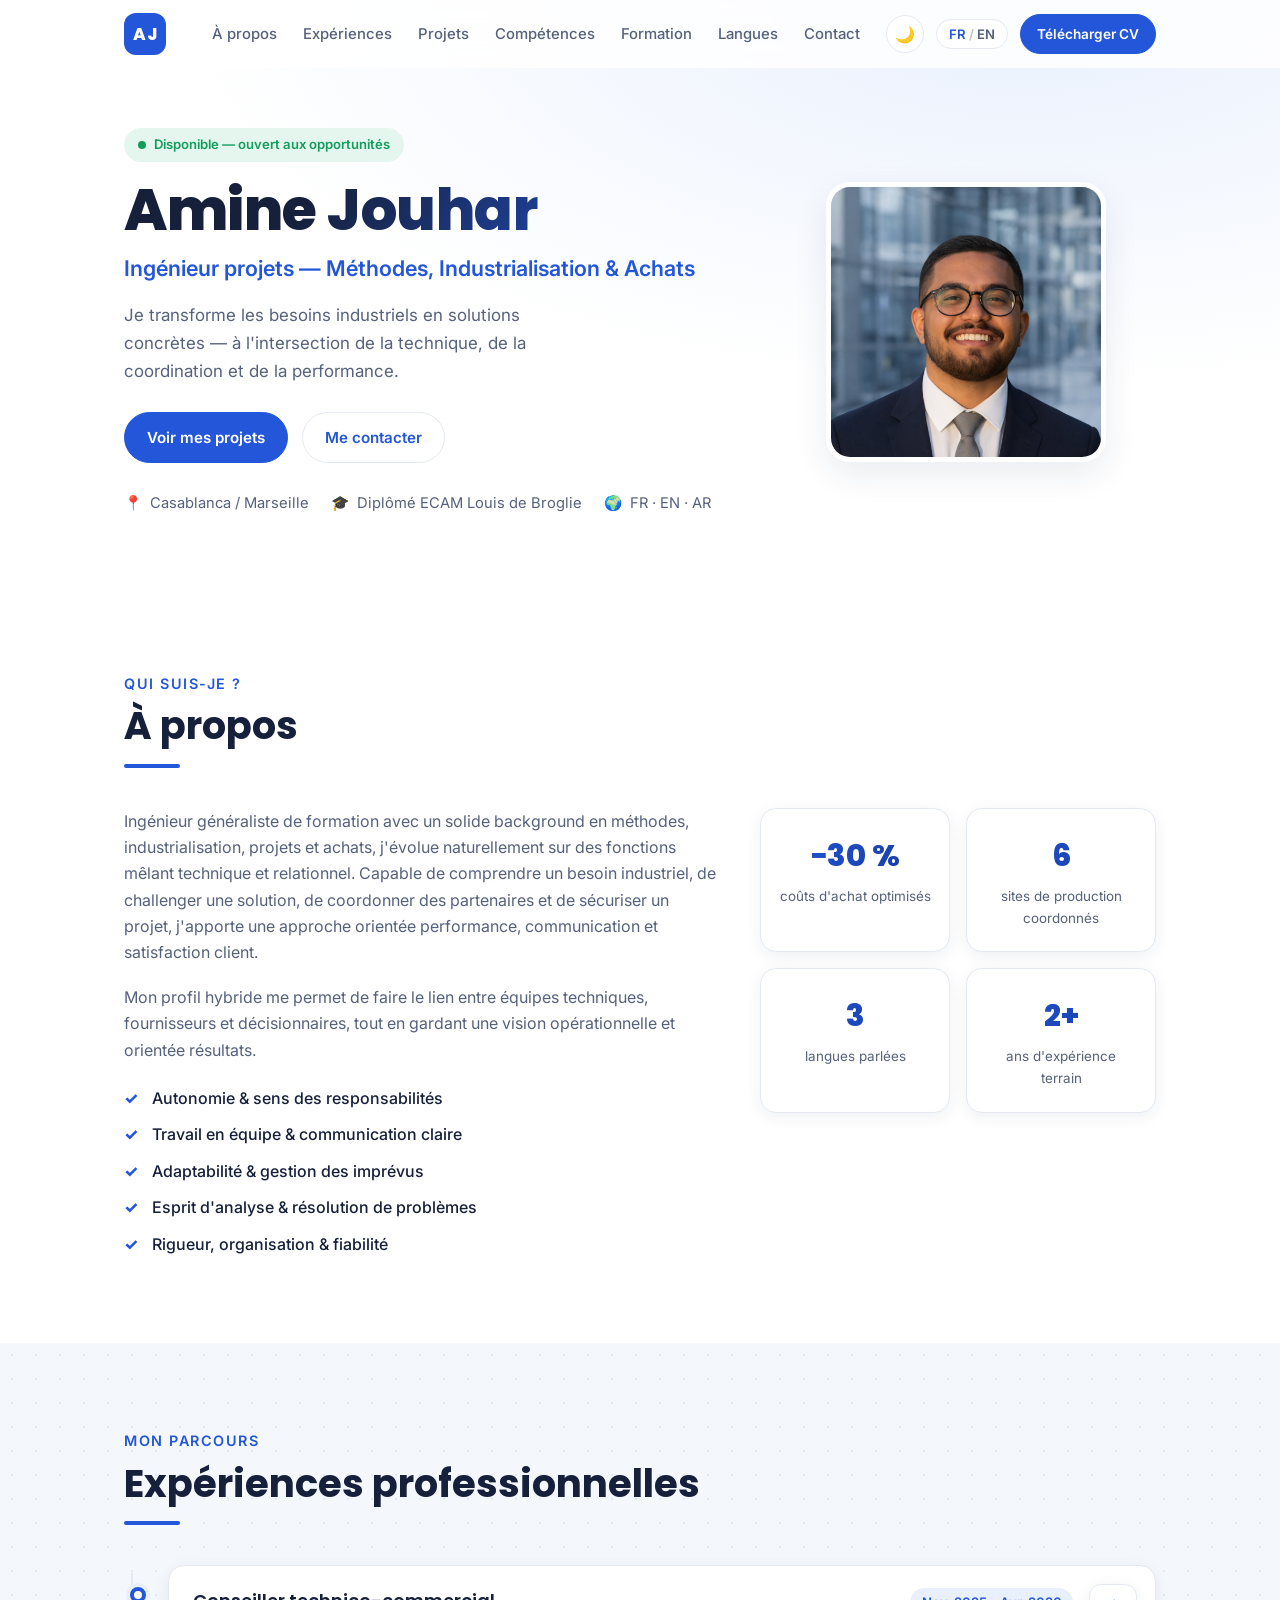
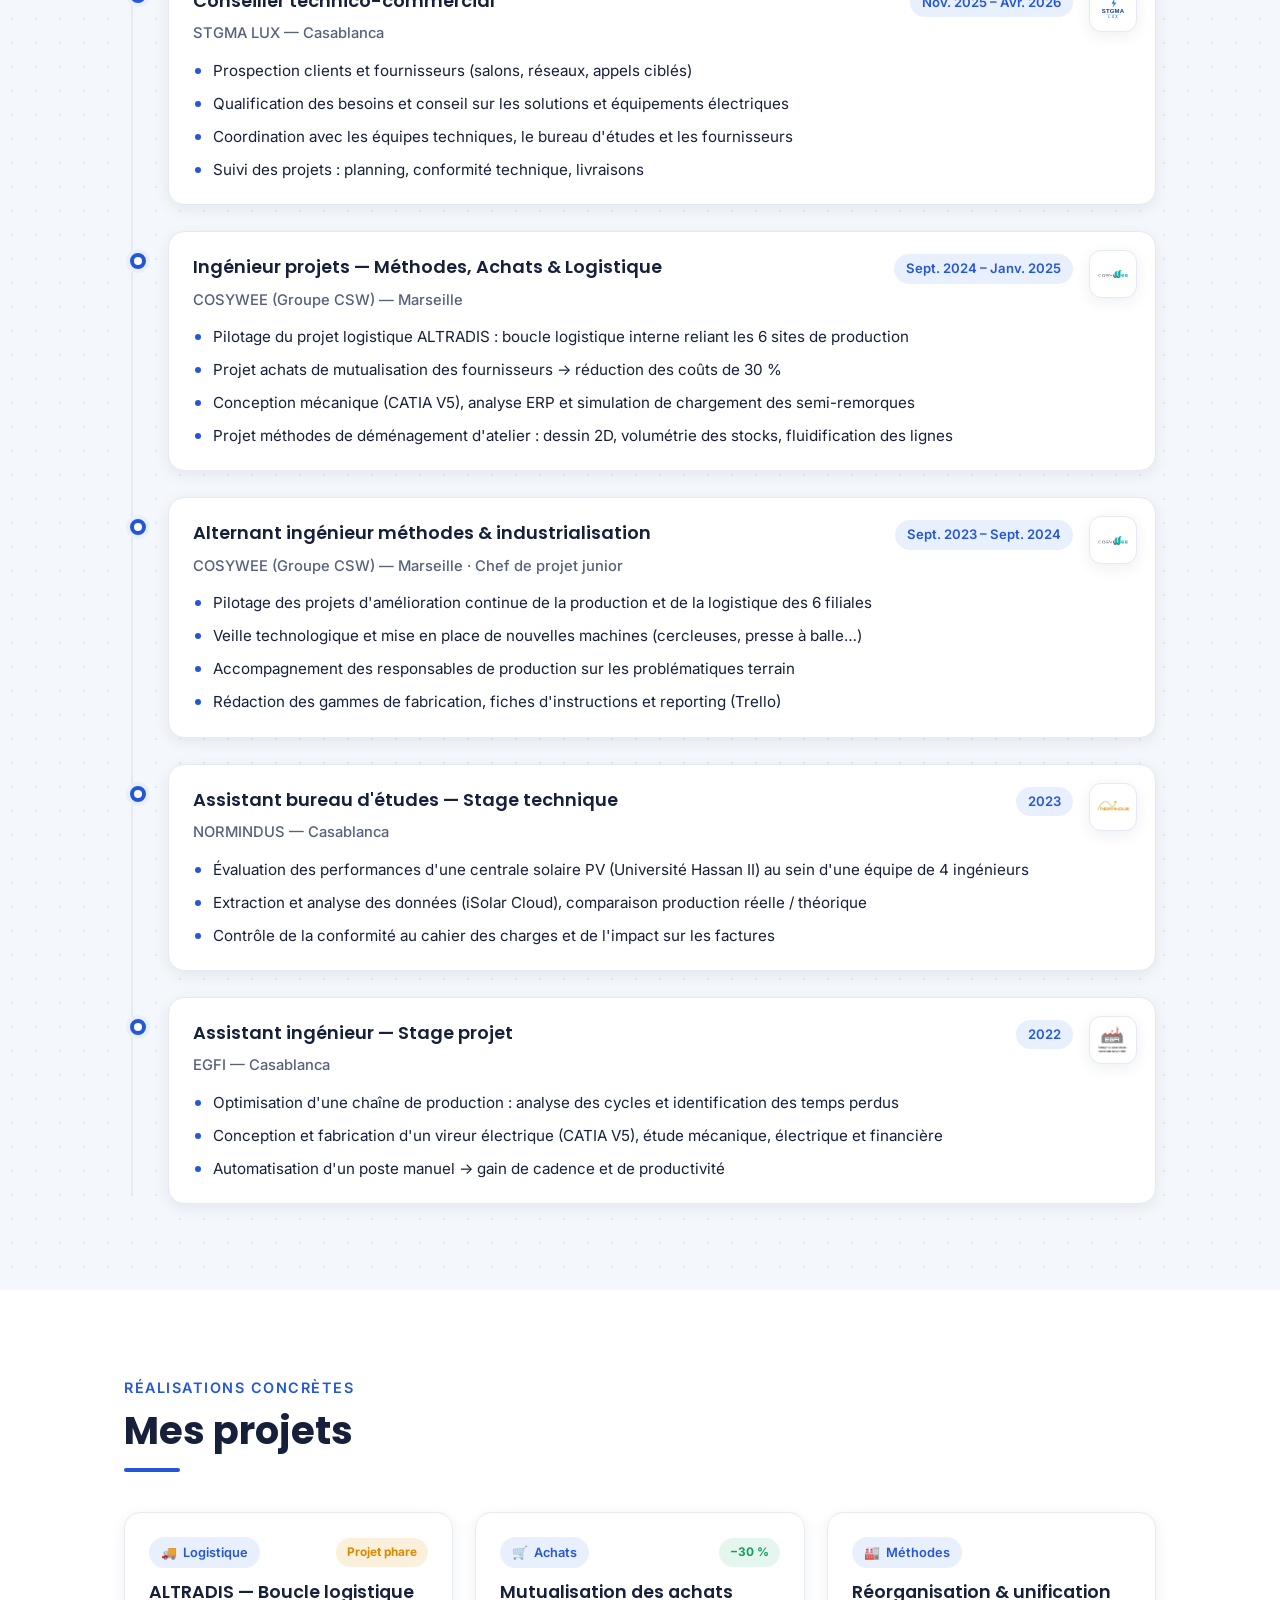
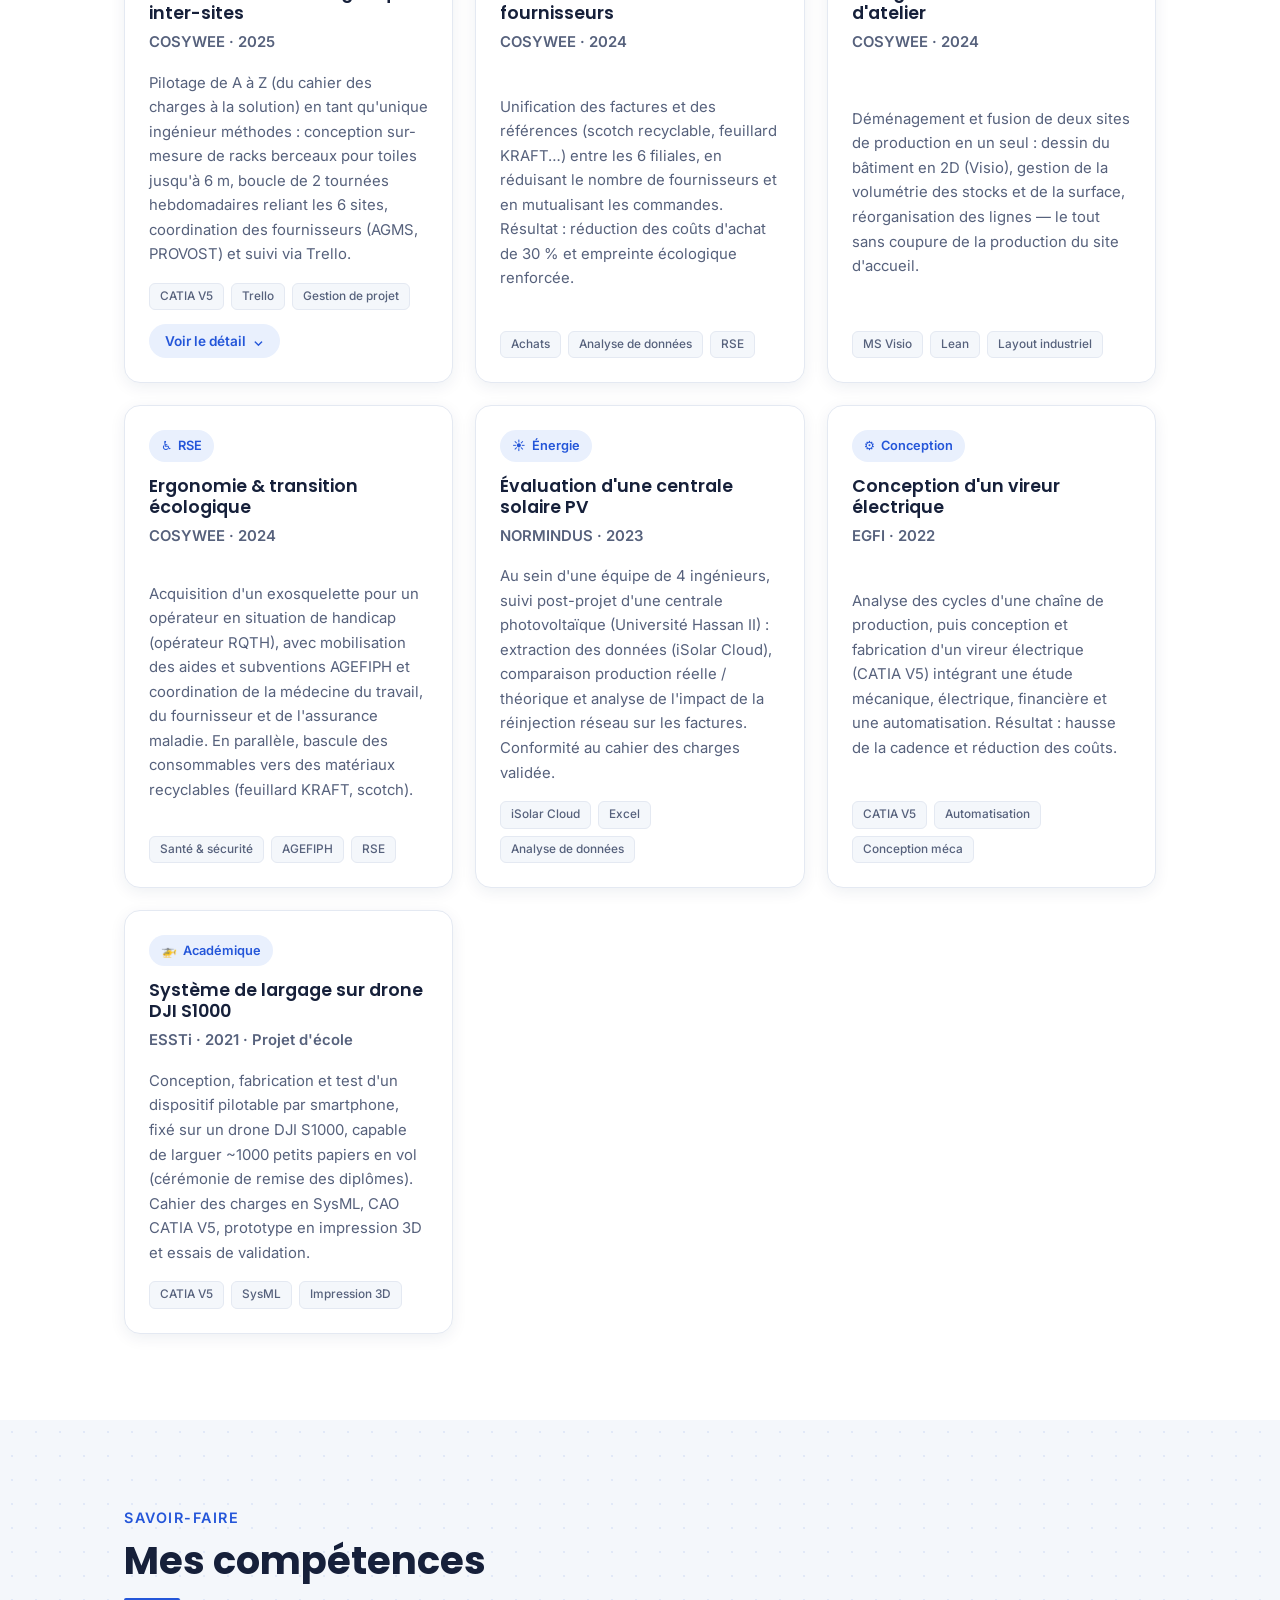
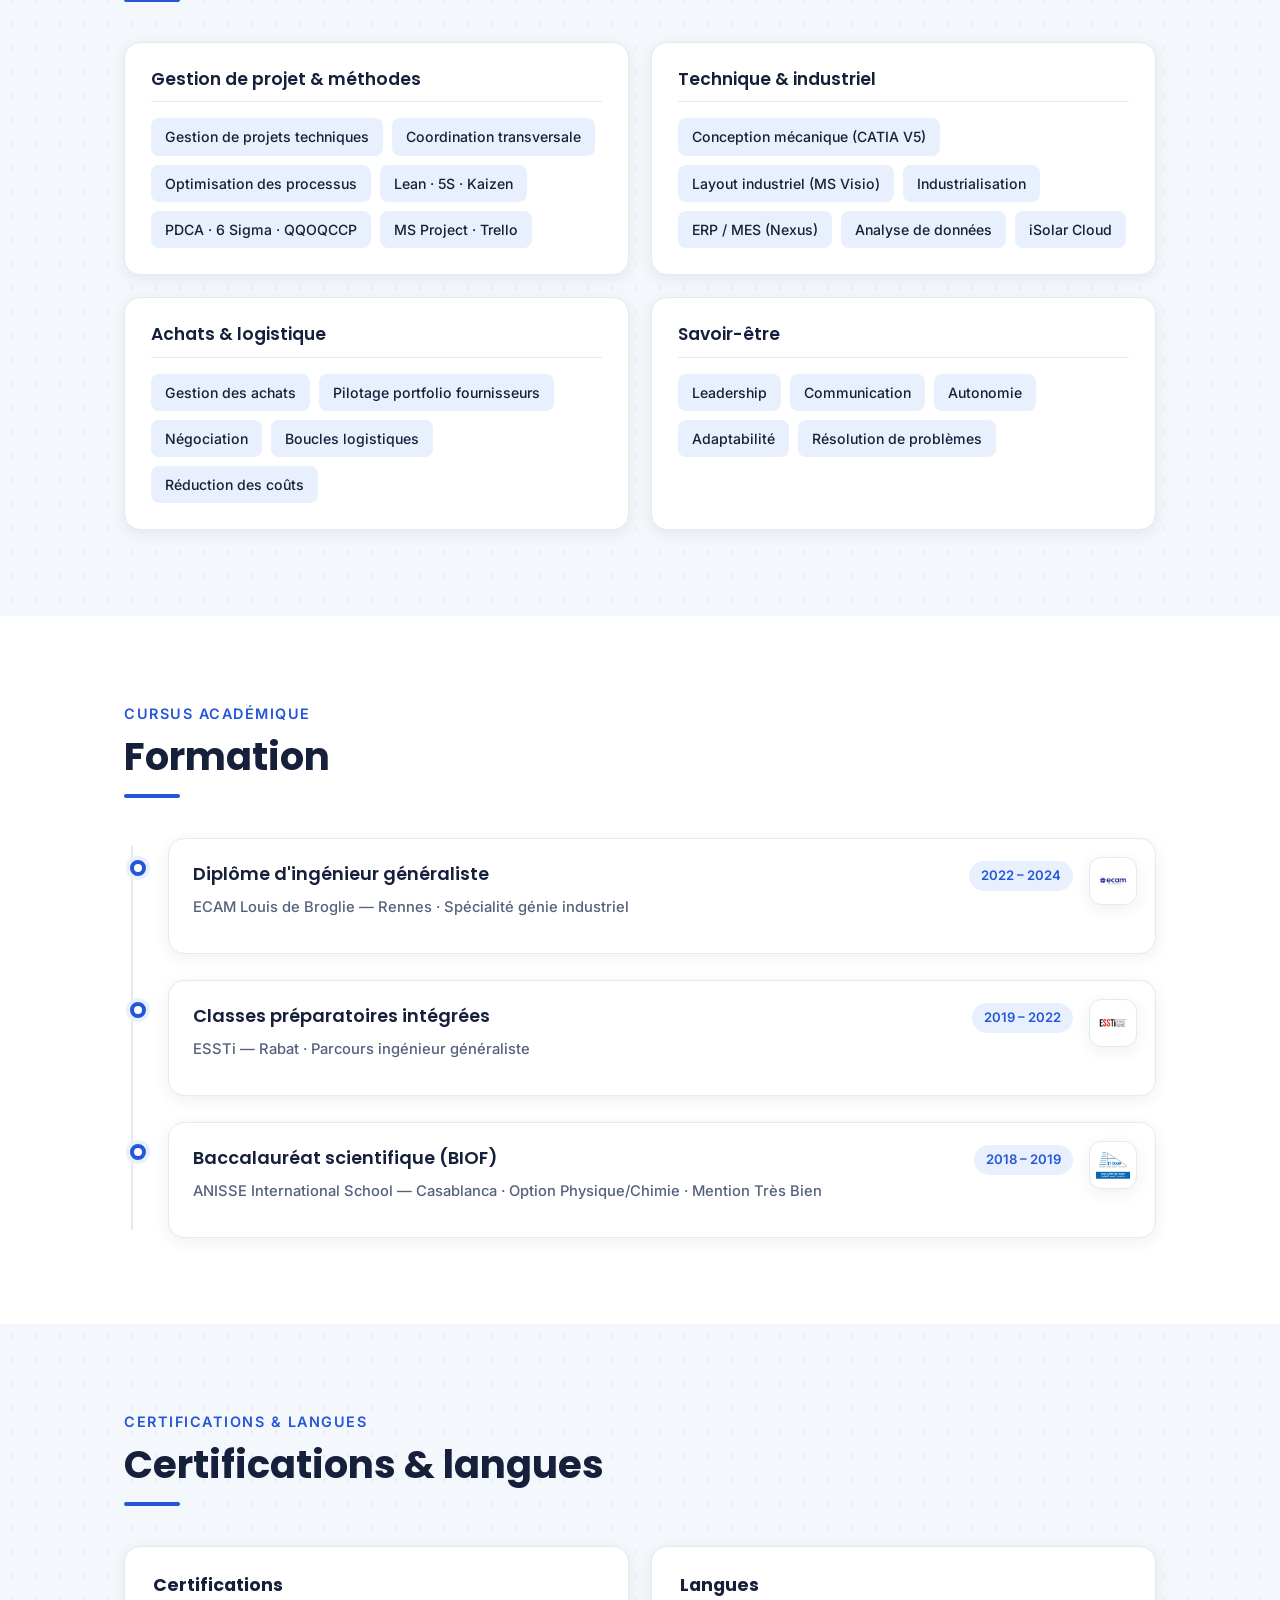
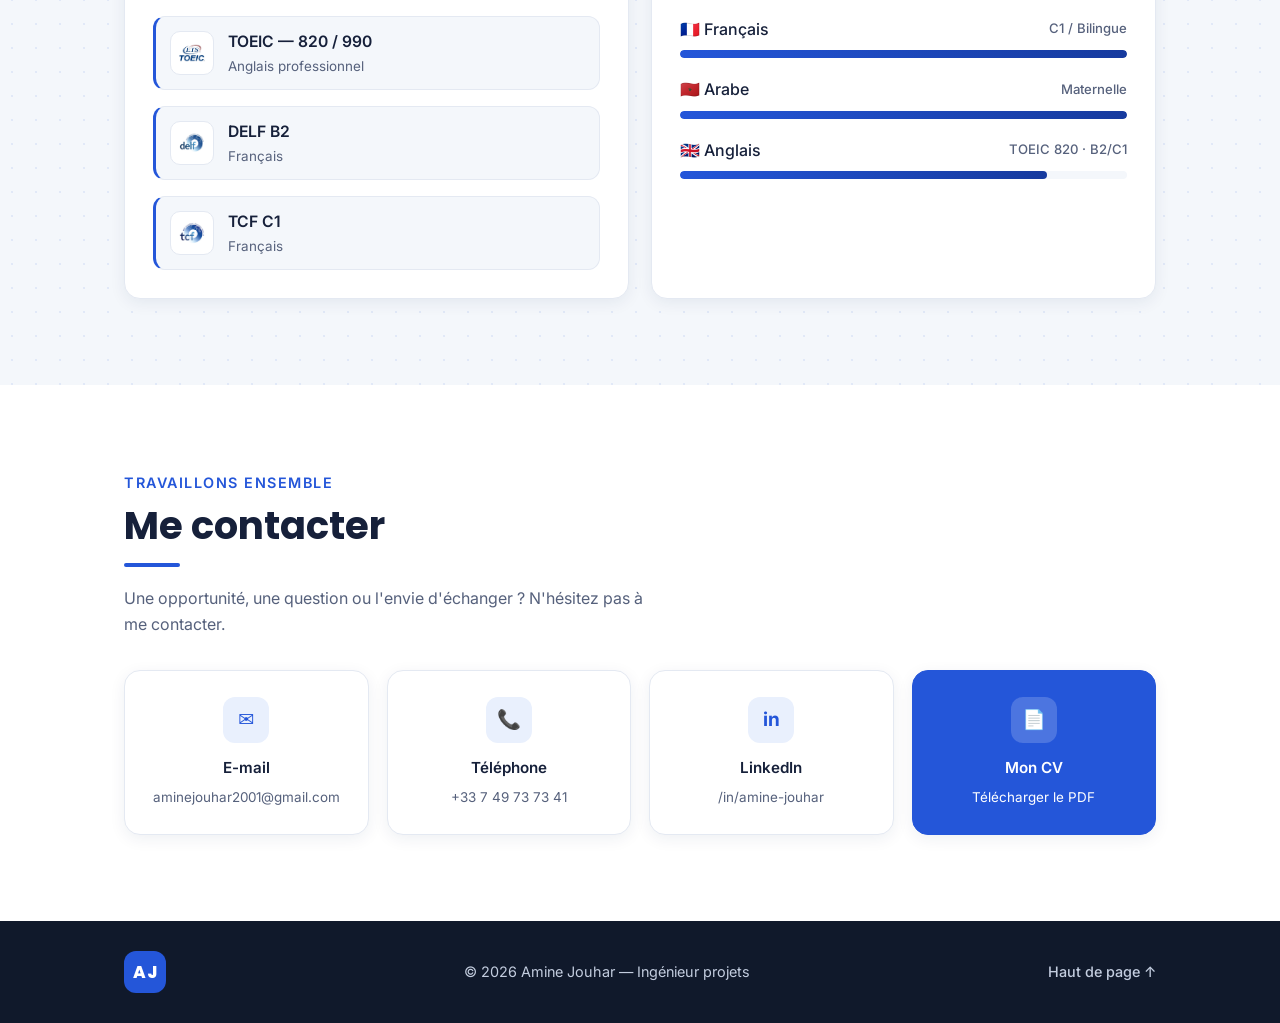
==== commit 06b45800: "Projets: ALTRADIS date 2025, ordre chronologique (NORMINDUS avant EGFI), drone 2021" ====
--- a/index.html
+++ b/index.html
@@ -218,7 +218,7 @@
               <span class="card-badge" data-fr="Projet phare" data-en="Flagship">🏆 Projet phare</span>
             </div>
             <h3 data-fr="ALTRADIS — Boucle logistique inter-sites" data-en="ALTRADIS — Inter-site logistics loop">ALTRADIS — Boucle logistique inter-sites</h3>
-            <p class="card-meta">COSYWEE · 2024</p>
+            <p class="card-meta">COSYWEE · 2025</p>
             <p data-fr="Pilotage de A à Z (du cahier des charges à la solution) en tant qu'unique ingénieur méthodes : conception sur-mesure de racks berceaux pour toiles jusqu'à 6 m, boucle de 2 tournées hebdomadaires reliant les 6 sites, coordination des fournisseurs (AGMS, PROVOST) et suivi via Trello."
                data-en="End-to-end ownership (from specifications to solution) as the sole methods engineer: custom cradle-rack design for canvases up to 6 m, a loop of 2 weekly rounds linking the 6 sites, supplier coordination (AGMS, PROVOST) and tracking via Trello.">
                Pilotage de A à Z (du cahier des charges à la solution) en tant qu'unique ingénieur méthodes : conception sur-mesure de racks berceaux pour toiles jusqu'à 6 m, boucle de 2 tournées hebdomadaires reliant les 6 sites, coordination des fournisseurs (AGMS, PROVOST) et suivi via Trello.</p>
@@ -278,6 +278,20 @@
 
           <article class="card">
             <div class="card-top">
+              <span class="card-tag">☀️ <span data-fr="Énergie" data-en="Energy">Énergie</span></span>
+            </div>
+            <h3 data-fr="Évaluation d'une centrale solaire PV" data-en="PV solar plant assessment">Évaluation d'une centrale solaire PV</h3>
+            <p class="card-meta">NORMINDUS · 2023</p>
+            <p data-fr="Au sein d'une équipe de 4 ingénieurs, suivi post-projet d'une centrale photovoltaïque (Université Hassan II) : extraction des données (iSolar Cloud), comparaison production réelle / théorique et analyse de l'impact de la réinjection réseau sur les factures. Conformité au cahier des charges validée."
+               data-en="Within a team of 4 engineers, post-project monitoring of a photovoltaic plant (Hassan II University): data extraction (iSolar Cloud), real-vs-theoretical output comparison and analysis of grid re-injection impact on billing. Compliance with specifications confirmed.">
+               Au sein d'une équipe de 4 ingénieurs, suivi post-projet d'une centrale photovoltaïque (Université Hassan II) : extraction des données (iSolar Cloud), comparaison production réelle / théorique et analyse de l'impact de la réinjection réseau sur les factures. Conformité au cahier des charges validée.</p>
+            <ul class="card-tags">
+              <li>iSolar Cloud</li><li>Excel</li><li data-fr="Analyse de données" data-en="Data analysis">Analyse de données</li>
+            </ul>
+          </article>
+
+          <article class="card">
+            <div class="card-top">
               <span class="card-tag">⚙️ <span data-fr="Conception" data-en="Design">Conception</span></span>
             </div>
             <h3 data-fr="Conception d'un vireur électrique" data-en="Design of an electric turning device">Conception d'un vireur électrique</h3>
@@ -292,24 +306,10 @@
 
           <article class="card">
             <div class="card-top">
-              <span class="card-tag">☀️ <span data-fr="Énergie" data-en="Energy">Énergie</span></span>
-            </div>
-            <h3 data-fr="Évaluation d'une centrale solaire PV" data-en="PV solar plant assessment">Évaluation d'une centrale solaire PV</h3>
-            <p class="card-meta">NORMINDUS · 2023</p>
-            <p data-fr="Au sein d'une équipe de 4 ingénieurs, suivi post-projet d'une centrale photovoltaïque (Université Hassan II) : extraction des données (iSolar Cloud), comparaison production réelle / théorique et analyse de l'impact de la réinjection réseau sur les factures. Conformité au cahier des charges validée."
-               data-en="Within a team of 4 engineers, post-project monitoring of a photovoltaic plant (Hassan II University): data extraction (iSolar Cloud), real-vs-theoretical output comparison and analysis of grid re-injection impact on billing. Compliance with specifications confirmed.">
-               Au sein d'une équipe de 4 ingénieurs, suivi post-projet d'une centrale photovoltaïque (Université Hassan II) : extraction des données (iSolar Cloud), comparaison production réelle / théorique et analyse de l'impact de la réinjection réseau sur les factures. Conformité au cahier des charges validée.</p>
-            <ul class="card-tags">
-              <li>iSolar Cloud</li><li>Excel</li><li data-fr="Analyse de données" data-en="Data analysis">Analyse de données</li>
-            </ul>
-          </article>
-
-          <article class="card">
-            <div class="card-top">
               <span class="card-tag">🚁 <span data-fr="Académique" data-en="Academic">Académique</span></span>
             </div>
             <h3 data-fr="Système de largage sur drone DJI S1000" data-en="Drop system for the DJI S1000 drone">Système de largage sur drone DJI S1000</h3>
-            <p class="card-meta">ESSTi · <span data-fr="Projet d'école" data-en="School project">Projet d'école</span></p>
+            <p class="card-meta">ESSTi · 2021 · <span data-fr="Projet d'école" data-en="School project">Projet d'école</span></p>
             <p data-fr="Conception, fabrication et test d'un dispositif pilotable par smartphone, fixé sur un drone DJI S1000, capable de larguer ~1000 petits papiers en vol (cérémonie de remise des diplômes). Cahier des charges en SysML, CAO CATIA V5, prototype en impression 3D et essais de validation."
                data-en="Design, manufacture and testing of a smartphone-controlled device mounted on a DJI S1000 drone, able to release ~1000 small papers in flight (graduation ceremony). SysML specifications, CATIA V5 CAD, 3D-printed prototype and validation trials.">
                Conception, fabrication et test d'un dispositif pilotable par smartphone, fixé sur un drone DJI S1000, capable de larguer ~1000 petits papiers en vol (cérémonie de remise des diplômes). Cahier des charges en SysML, CAO CATIA V5, prototype en impression 3D et essais de validation.</p>
@@ -353,7 +353,7 @@
                   </li>
                   <li><span class="n">4</span>
                     <h4 data-fr="Pilotage &amp; livrables" data-en="Steering &amp; deliverables">Pilotage &amp; livrables</h4>
-                    <span data-fr="Suivi via Trello avec le PDG, les DG et les chefs d'atelier ; solution complète conçue, validée et documentée, prête au déploiement (T4 2024)." data-en="Trello tracking with the CEO, GMs and shop managers; full solution designed, validated and documented, ready for rollout (Q4 2024).">Suivi via Trello avec le PDG, les DG et les chefs d'atelier ; solution complète conçue, validée et documentée, prête au déploiement (T4 2024).</span>
+                    <span data-fr="Suivi via Trello avec le PDG, les DG et les chefs d'atelier ; solution complète conçue, validée et documentée, prête au déploiement (2025)." data-en="Trello tracking with the CEO, GMs and shop managers; full solution designed, validated and documented, ready for rollout (2025).">Suivi via Trello avec le PDG, les DG et les chefs d'atelier ; solution complète conçue, validée et documentée, prête au déploiement (2025).</span>
                   </li>
                 </ol>
               </div>
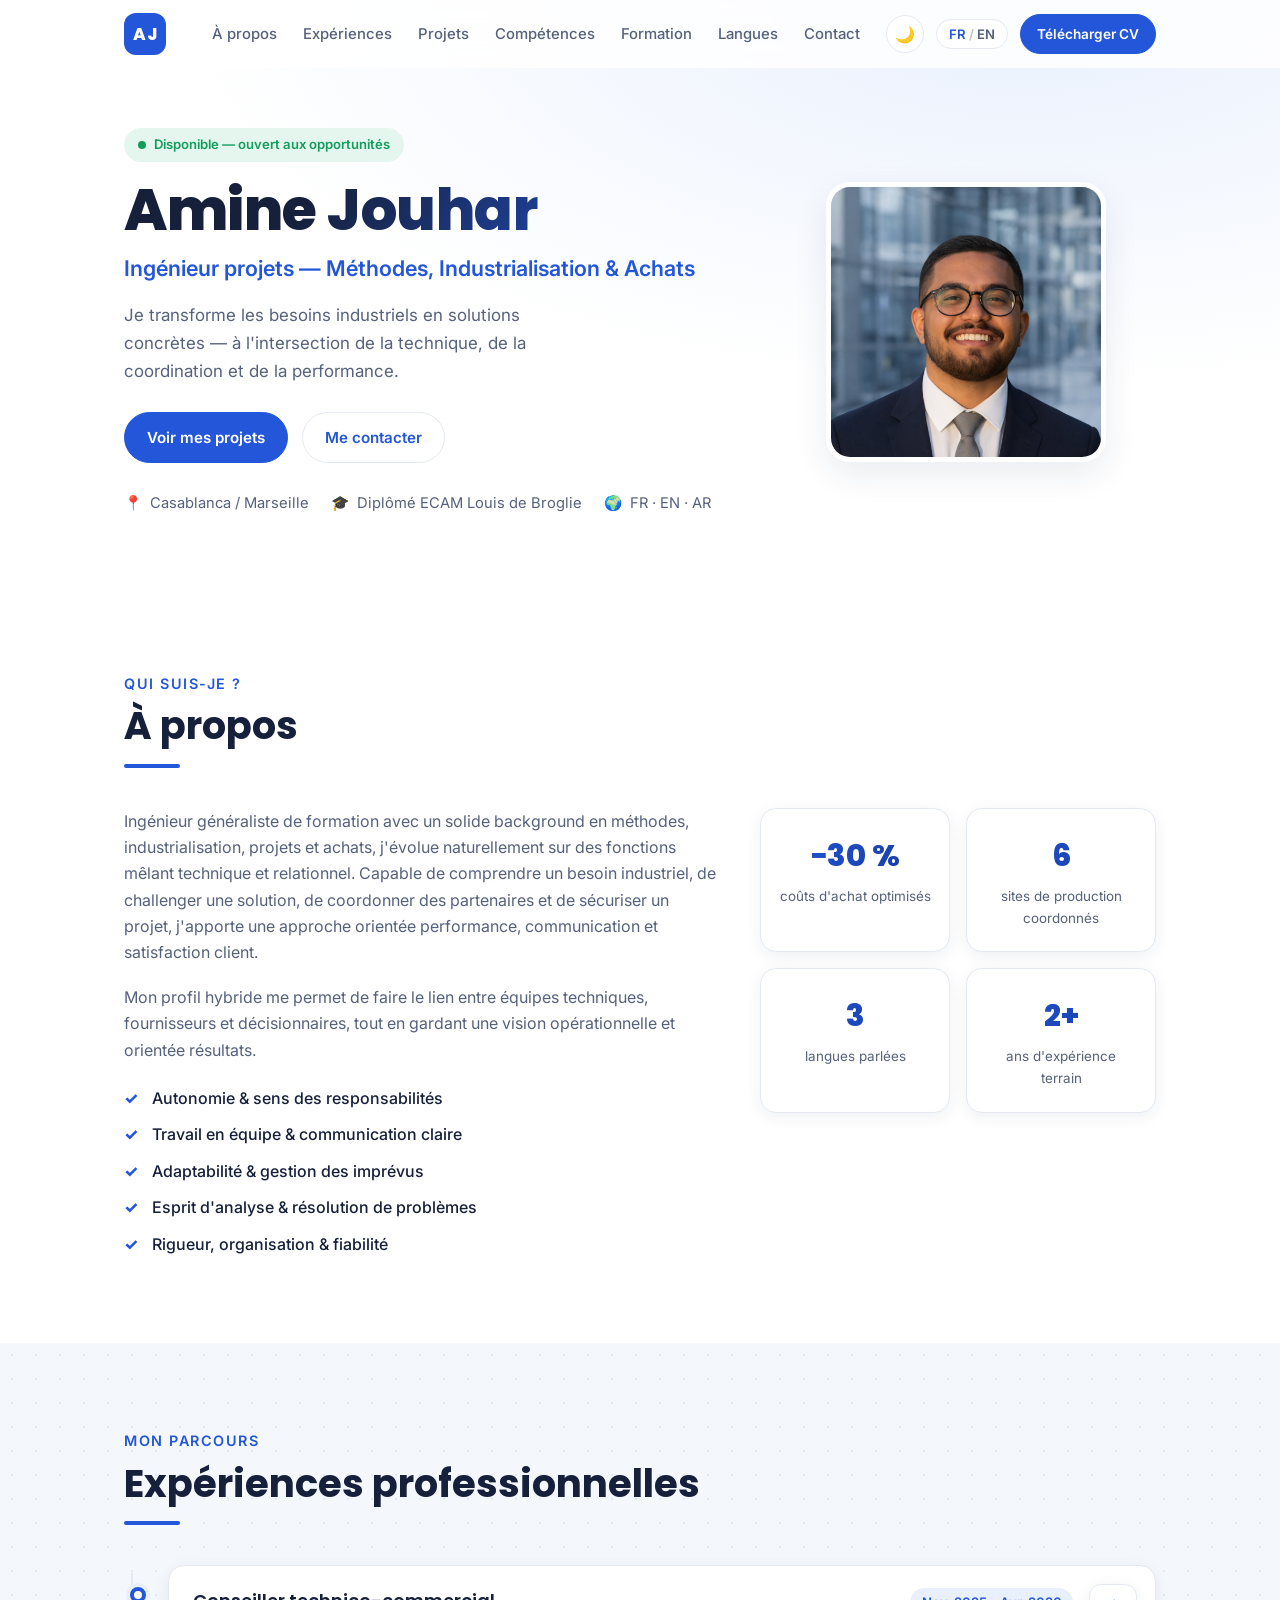
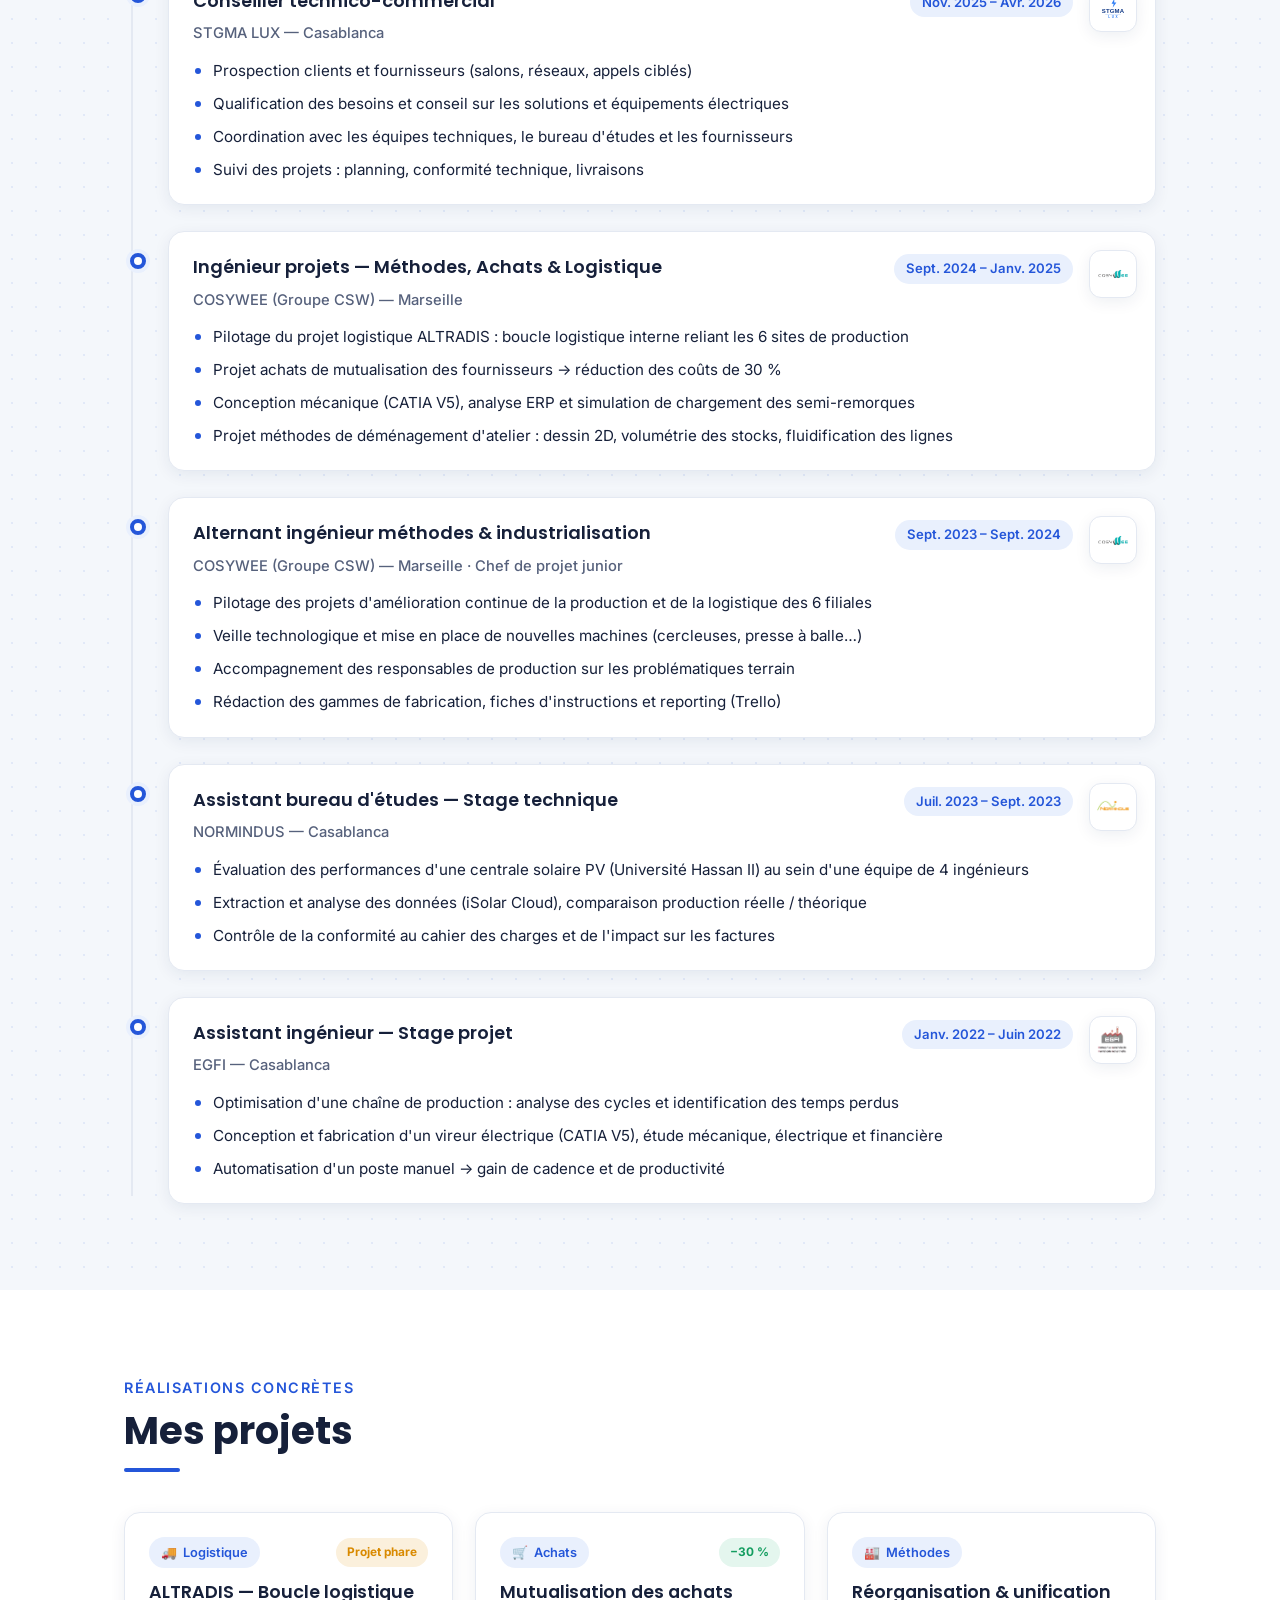
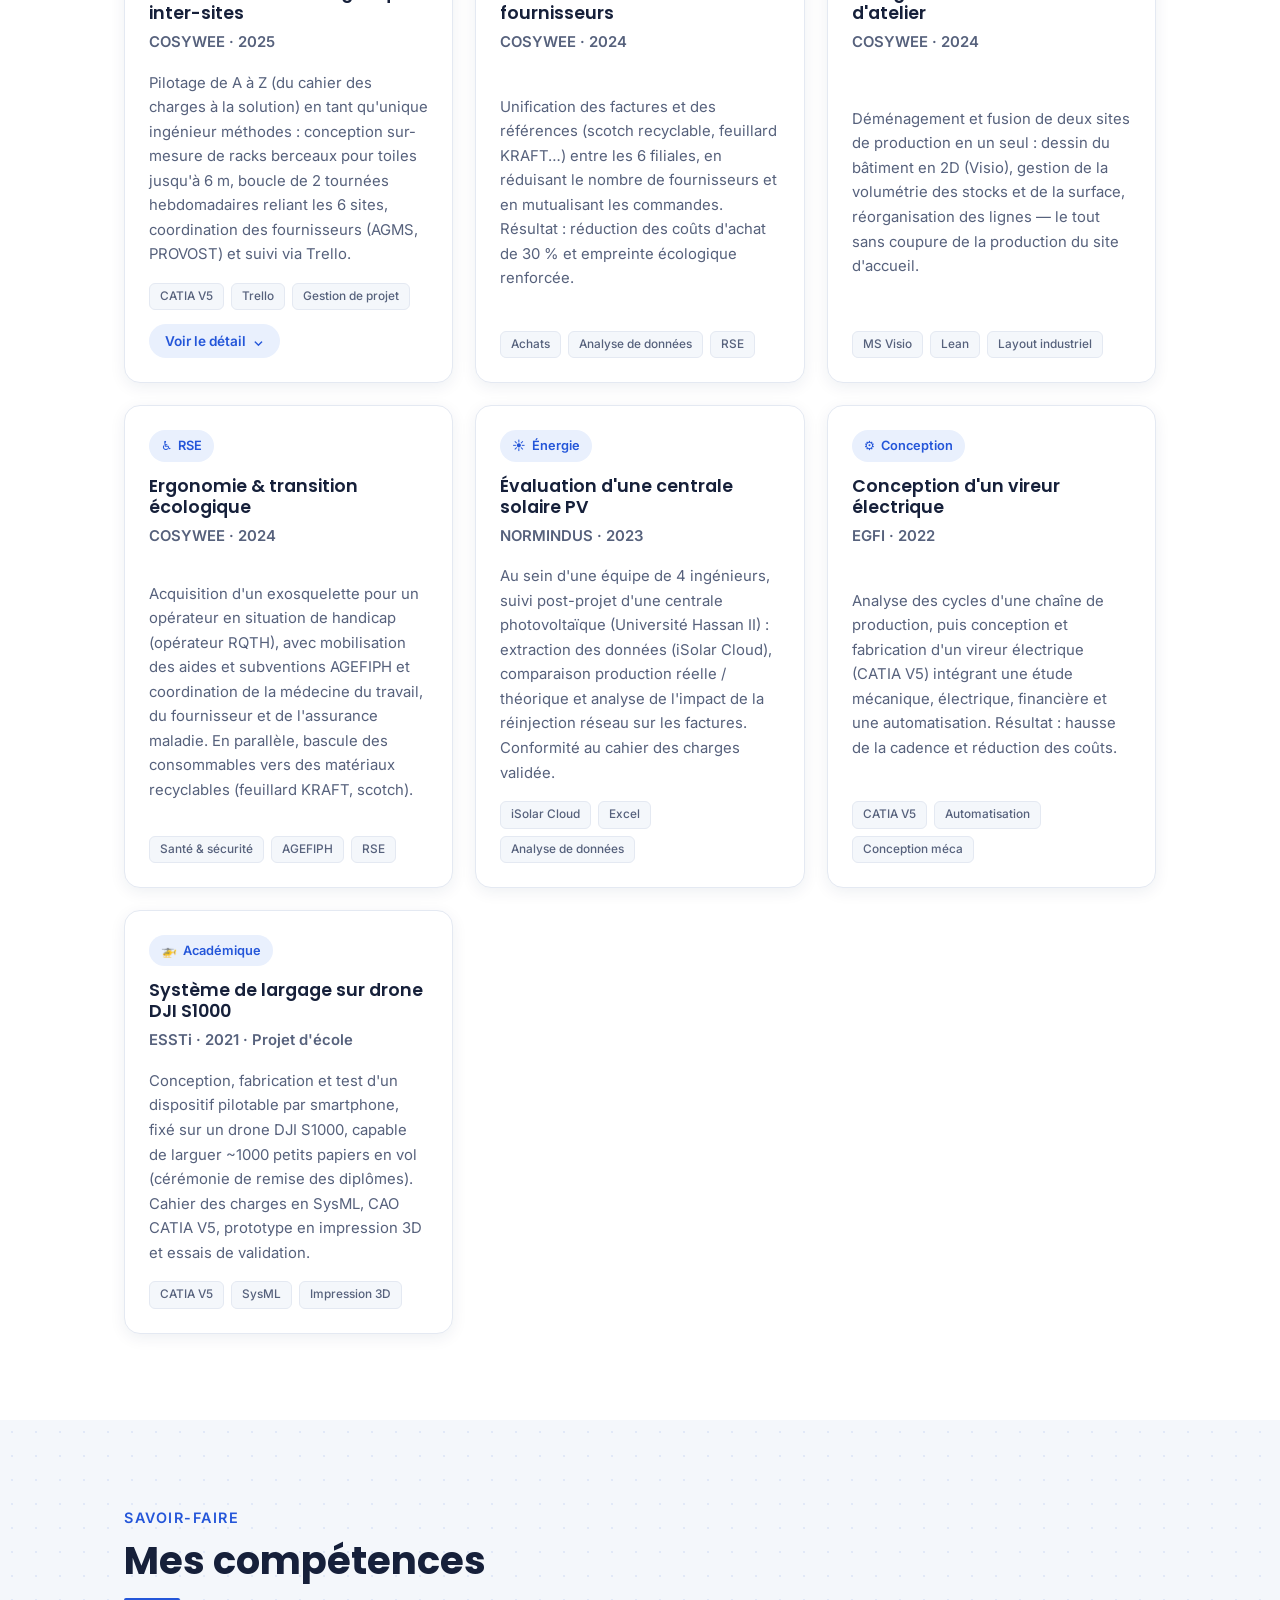
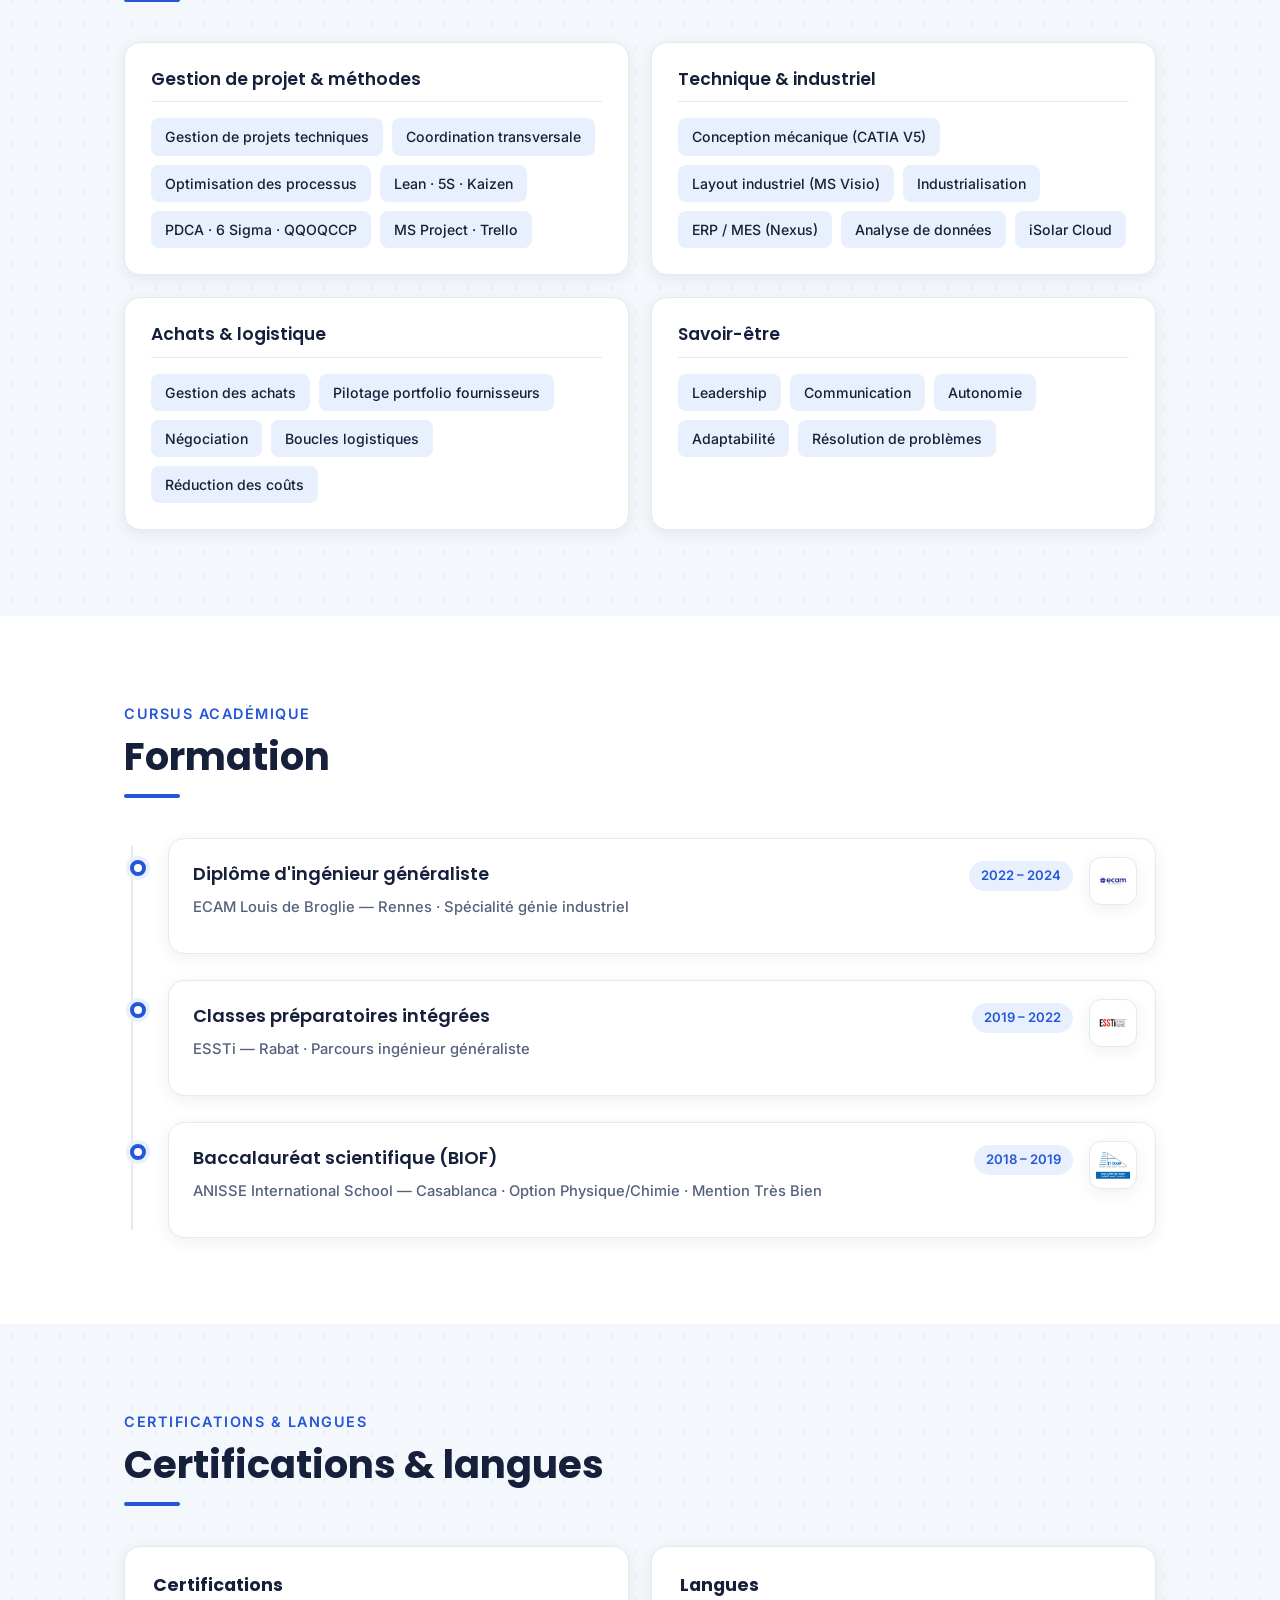
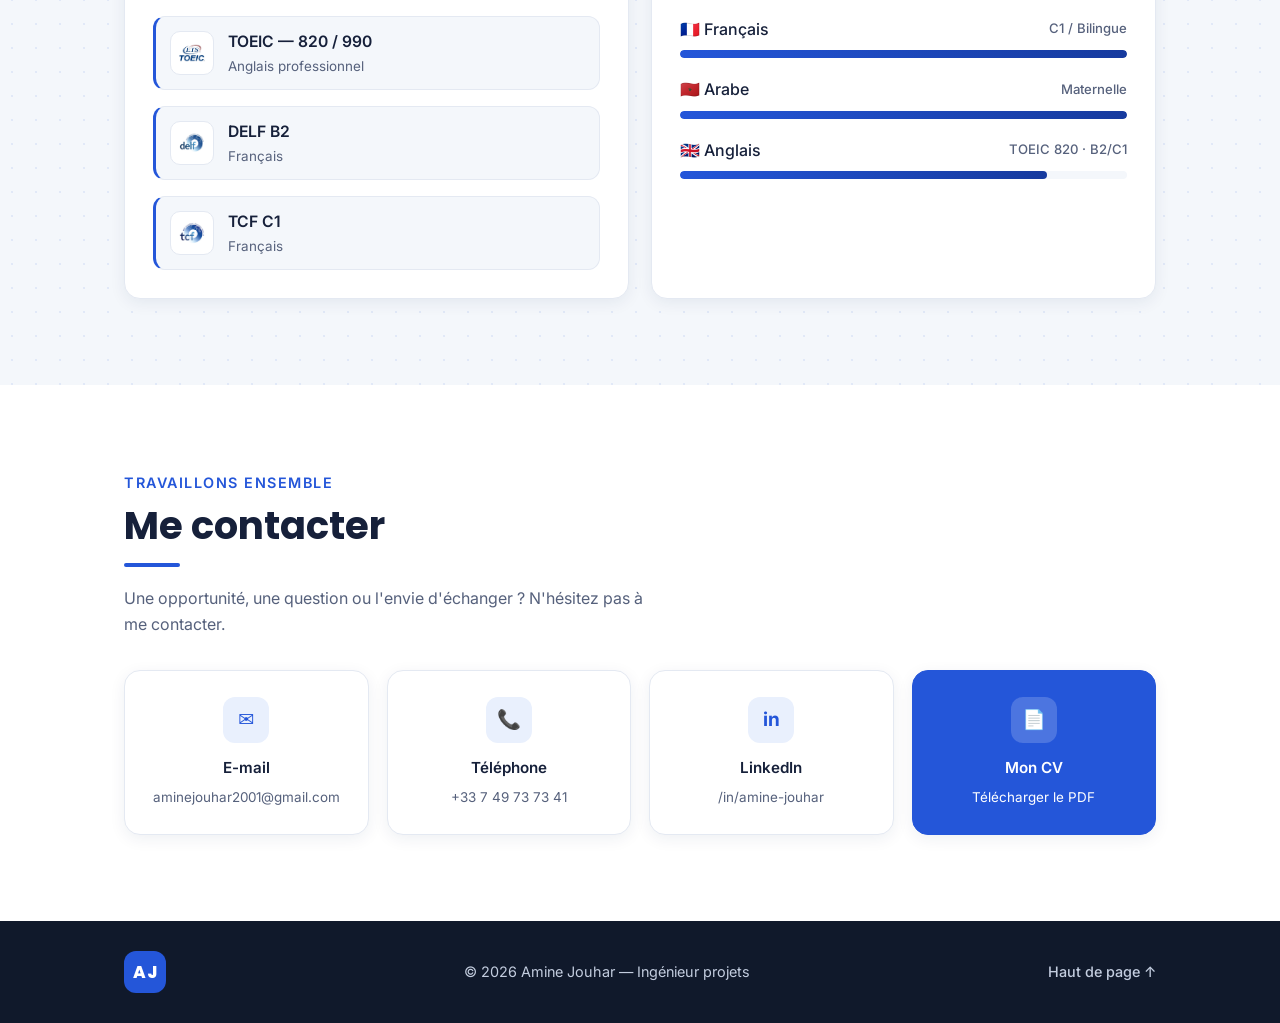
==== commit 91dafa57: "Experiences: dates precises EGFI (Janv-Juin 2022) et NORMINDUS (Juil-Sept 2023)" ====
--- a/index.html
+++ b/index.html
@@ -172,7 +172,7 @@
               <span class="tl-logo" data-logo="normindus" data-initials="N" aria-hidden="true"></span>
               <div class="tl-head">
                 <h3 data-fr="Assistant bureau d'études — Stage technique" data-en="Design Office Assistant — Technical Internship">Assistant bureau d'études — Stage technique</h3>
-                <span class="tl-date">2023</span>
+                <span class="tl-date">Juil. 2023 – Sept. 2023</span>
               </div>
               <p class="tl-company">NORMINDUS — Casablanca</p>
               <ul>
@@ -189,7 +189,7 @@
               <span class="tl-logo" data-logo="egfi" data-initials="EG" aria-hidden="true"></span>
               <div class="tl-head">
                 <h3 data-fr="Assistant ingénieur — Stage projet" data-en="Assistant Engineer — Project Internship">Assistant ingénieur — Stage projet</h3>
-                <span class="tl-date">2022</span>
+                <span class="tl-date">Janv. 2022 – Juin 2022</span>
               </div>
               <p class="tl-company">EGFI — Casablanca</p>
               <ul>
